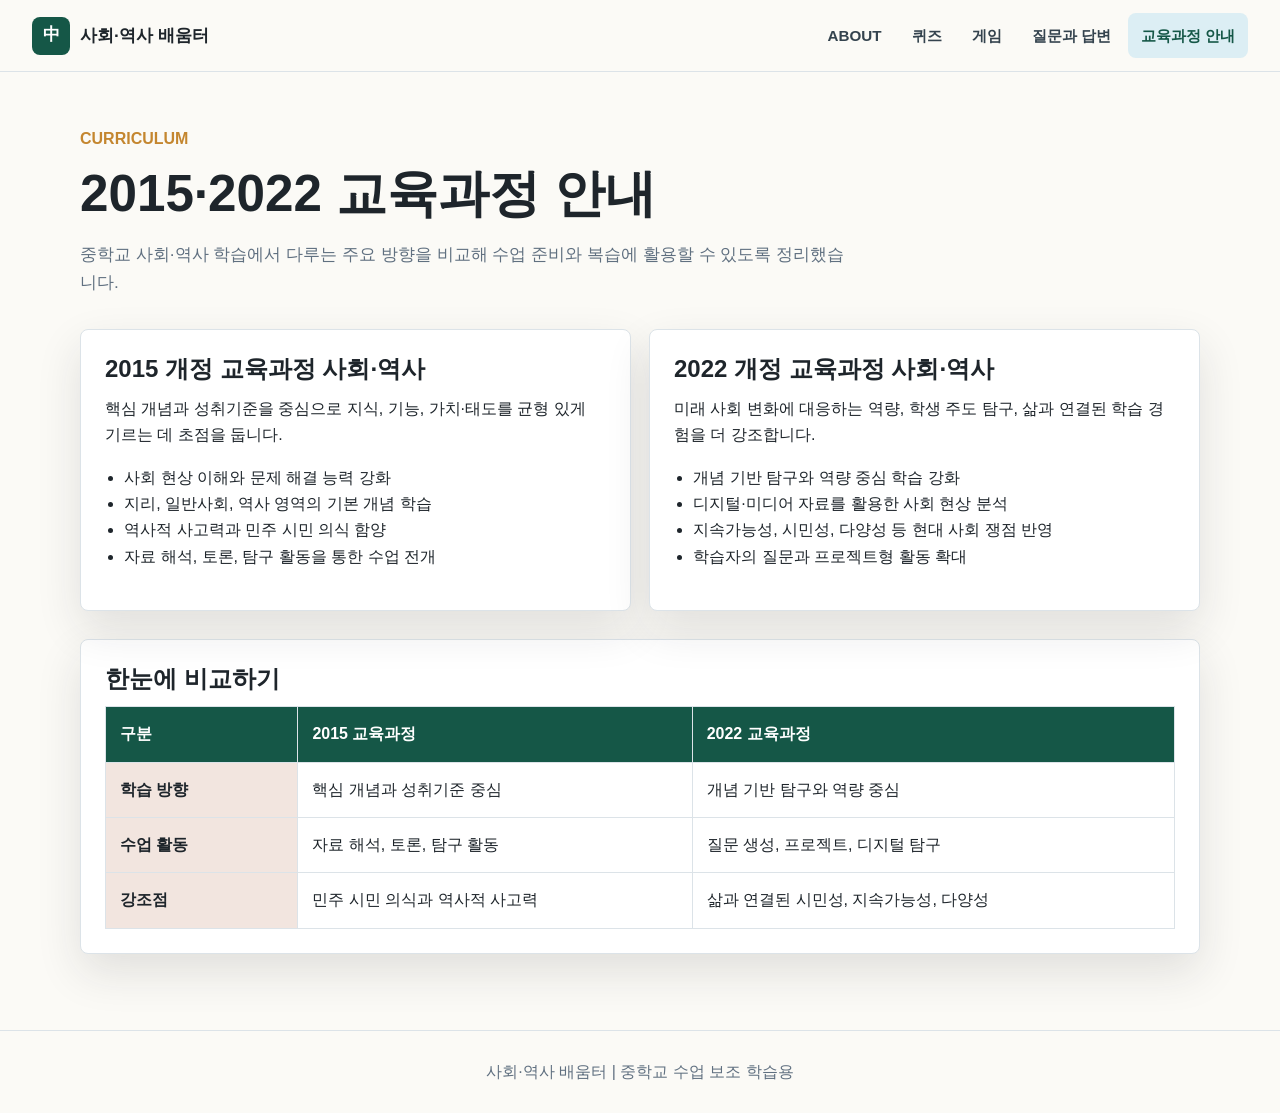
==== curriculum.html @ dde15c57 "first commit" ====
<!doctype html>
<html lang="ko">
<head>
  <meta charset="utf-8">
  <meta name="viewport" content="width=device-width, initial-scale=1">
  <title>교육과정 안내 | 사회·역사 배움터</title>
  <link rel="stylesheet" href="style.css">
  <script defer src="script.js"></script>
</head>
<body>
  <header class="site-header">
    <a class="brand" href="index.html"><span class="brand-mark">中</span><span>사회·역사 배움터</span></a>
    <button class="menu-button" type="button" aria-label="메뉴 열기" aria-expanded="false">☰</button>
    <nav class="site-nav" aria-label="주요 메뉴">
      <a href="intro.html">ABOUT</a>
      <a href="quiz.html">퀴즈</a>
      <a href="game.html">게임</a>
      <a href="qna.html">질문과 답변</a>
      <a href="curriculum.html">교육과정 안내</a>
    </nav>
  </header>

  <main class="page">
    <section class="page-heading">
      <p class="eyebrow">Curriculum</p>
      <h1>2015·2022 교육과정 안내</h1>
      <p>중학교 사회·역사 학습에서 다루는 주요 방향을 비교해 수업 준비와 복습에 활용할 수 있도록 정리했습니다.</p>
    </section>

    <section class="section curriculum-grid">
      <article class="curriculum-card">
        <h2>2015 개정 교육과정 사회·역사</h2>
        <p>핵심 개념과 성취기준을 중심으로 지식, 기능, 가치·태도를 균형 있게 기르는 데 초점을 둡니다.</p>
        <ul>
          <li>사회 현상 이해와 문제 해결 능력 강화</li>
          <li>지리, 일반사회, 역사 영역의 기본 개념 학습</li>
          <li>역사적 사고력과 민주 시민 의식 함양</li>
          <li>자료 해석, 토론, 탐구 활동을 통한 수업 전개</li>
        </ul>
      </article>
      <article class="curriculum-card">
        <h2>2022 개정 교육과정 사회·역사</h2>
        <p>미래 사회 변화에 대응하는 역량, 학생 주도 탐구, 삶과 연결된 학습 경험을 더 강조합니다.</p>
        <ul>
          <li>개념 기반 탐구와 역량 중심 학습 강화</li>
          <li>디지털·미디어 자료를 활용한 사회 현상 분석</li>
          <li>지속가능성, 시민성, 다양성 등 현대 사회 쟁점 반영</li>
          <li>학습자의 질문과 프로젝트형 활동 확대</li>
        </ul>
      </article>
    </section>

    <section class="section comparison-table" aria-label="교육과정 비교표">
      <h2>한눈에 비교하기</h2>
      <table>
        <thead>
          <tr>
            <th>구분</th>
            <th>2015 교육과정</th>
            <th>2022 교육과정</th>
          </tr>
        </thead>
        <tbody>
          <tr>
            <th>학습 방향</th>
            <td>핵심 개념과 성취기준 중심</td>
            <td>개념 기반 탐구와 역량 중심</td>
          </tr>
          <tr>
            <th>수업 활동</th>
            <td>자료 해석, 토론, 탐구 활동</td>
            <td>질문 생성, 프로젝트, 디지털 탐구</td>
          </tr>
          <tr>
            <th>강조점</th>
            <td>민주 시민 의식과 역사적 사고력</td>
            <td>삶과 연결된 시민성, 지속가능성, 다양성</td>
          </tr>
        </tbody>
      </table>
    </section>
  </main>

  <footer class="site-footer">
    <p>사회·역사 배움터 | 중학교 수업 보조 학습용</p>
  </footer>
</body>
</html>
---- style.css ----
:root {
  --ink: #1e252b;
  --muted: #607080;
  --line: #dce3e8;
  --paper: #fbfaf6;
  --panel: #ffffff;
  --accent: #1f7a68;
  --accent-dark: #155747;
  --gold: #c4862f;
  --sky: #dceef4;
  --rose: #f2e5df;
  --shadow: 0 18px 45px rgba(30, 37, 43, 0.12);
}

* {
  box-sizing: border-box;
}

body {
  margin: 0;
  color: var(--ink);
  font-family: "Noto Sans KR", "Apple SD Gothic Neo", "Malgun Gothic", Arial, sans-serif;
  background: var(--paper);
  line-height: 1.65;
}

a {
  color: inherit;
  text-decoration: none;
}

.site-header {
  position: sticky;
  top: 0;
  z-index: 10;
  display: flex;
  align-items: center;
  justify-content: space-between;
  gap: 24px;
  min-height: 72px;
  padding: 0 32px;
  background: rgba(251, 250, 246, 0.94);
  border-bottom: 1px solid var(--line);
  backdrop-filter: blur(16px);
}

.brand {
  display: inline-flex;
  align-items: center;
  gap: 10px;
  font-size: 1.08rem;
  font-weight: 800;
}

.brand-mark {
  display: inline-grid;
  width: 38px;
  height: 38px;
  place-items: center;
  color: #fff;
  background: var(--accent-dark);
  border-radius: 8px;
  font-family: Georgia, serif;
}

.site-nav {
  display: flex;
  align-items: center;
  gap: 4px;
}

.site-nav a {
  padding: 10px 13px;
  border-radius: 8px;
  color: #34434e;
  font-size: 0.95rem;
  font-weight: 700;
}

.site-nav a:hover,
.site-nav a.active {
  color: var(--accent-dark);
  background: var(--sky);
}

.menu-button {
  display: none;
  width: 42px;
  height: 42px;
  border: 1px solid var(--line);
  border-radius: 8px;
  background: #fff;
  font-size: 1.3rem;
}

.hero {
  position: relative;
  min-height: calc(100vh - 72px);
  overflow: hidden;
  background: #223138;
}

.hero img {
  position: absolute;
  inset: 0;
  width: 100%;
  height: 100%;
  object-fit: cover;
}

.hero::after {
  position: absolute;
  inset: 0;
  content: "";
  background: linear-gradient(90deg, rgba(10, 25, 27, 0.82) 0%, rgba(10, 25, 27, 0.56) 42%, rgba(10, 25, 27, 0.08) 100%);
}

.hero-overlay {
  position: relative;
  z-index: 1;
  width: min(680px, calc(100% - 40px));
  min-height: calc(100vh - 72px);
  display: flex;
  flex-direction: column;
  justify-content: center;
  padding: 60px 0 96px;
  margin-left: max(24px, calc((100vw - 1120px) / 2));
  color: #fff;
}

.eyebrow {
  margin: 0 0 12px;
  color: var(--gold);
  font-weight: 900;
  letter-spacing: 0;
  text-transform: uppercase;
}

.hero h1 {
  margin: 0;
  max-width: 650px;
  font-size: clamp(2.2rem, 5vw, 4.8rem);
  line-height: 1.12;
  letter-spacing: 0;
}

.hero p:not(.eyebrow) {
  max-width: 610px;
  margin: 22px 0 0;
  color: #eaf1ee;
  font-size: 1.13rem;
}

.hero-actions,
.game-actions,
.quiz-toolbar {
  display: flex;
  align-items: center;
  gap: 12px;
  flex-wrap: wrap;
}

.hero-actions {
  margin-top: 34px;
}

.button {
  display: inline-flex;
  min-height: 46px;
  align-items: center;
  justify-content: center;
  padding: 0 18px;
  border: 1px solid transparent;
  border-radius: 8px;
  cursor: pointer;
  font: inherit;
  font-weight: 800;
}

.button.primary {
  color: #fff;
  background: var(--accent);
}

.button.primary:hover {
  background: var(--accent-dark);
}

.button.secondary {
  color: var(--accent-dark);
  background: #fff;
  border-color: var(--line);
}

.button.danger {
  color: #fff;
  background: #b54949;
}

.button.danger:hover {
  background: #8f3232;
}

.button.small {
  min-height: 38px;
  padding: 0 14px;
  font-size: 0.92rem;
}

.page {
  width: min(1120px, calc(100% - 40px));
  margin: 0 auto;
  padding: 54px 0 76px;
}

.page-heading {
  max-width: 780px;
  margin-bottom: 32px;
}

.page-heading h1 {
  margin: 0;
  font-size: clamp(2rem, 4vw, 3.35rem);
  line-height: 1.16;
}

.page-heading p:last-child {
  margin: 16px 0 0;
  color: var(--muted);
  font-size: 1.08rem;
}

.section {
  margin-top: 28px;
}

.preview-grid,
.curriculum-grid {
  width: min(1120px, calc(100% - 40px));
  margin-inline: auto;
  padding: 54px 0 72px;
  display: grid;
  grid-template-columns: repeat(3, 1fr);
  gap: 18px;
}

.curriculum-grid {
  width: 100%;
  padding: 0;
  grid-template-columns: repeat(2, 1fr);
}

.feature-card,
.curriculum-card,
.notice-panel,
.quiz-shell,
.game-shell,
.game-choice,
.qna-form,
.comparison-table,
details,
.question-item {
  background: var(--panel);
  border: 1px solid var(--line);
  border-radius: 8px;
  box-shadow: var(--shadow);
}

.feature-card,
.curriculum-card,
.notice-panel,
.quiz-shell,
.game-shell,
.qna-form,
.comparison-table {
  padding: 24px;
}

.game-picker {
  display: grid;
  grid-template-columns: repeat(2, 1fr);
  gap: 14px;
}

.game-choice {
  display: grid;
  gap: 8px;
  min-height: 120px;
  padding: 20px;
  color: var(--ink);
  text-align: left;
  cursor: pointer;
  font: inherit;
}

.game-choice strong {
  font-size: 1.15rem;
}

.game-choice span {
  color: var(--muted);
}

.game-choice.active {
  border-color: var(--accent);
  box-shadow: 0 0 0 3px rgba(31, 122, 104, 0.16), var(--shadow);
}

.game-panel {
  display: none;
}

.game-panel.active {
  display: block;
}

.game-heading-row {
  display: flex;
  align-items: flex-start;
  justify-content: space-between;
  gap: 18px;
  margin-bottom: 18px;
}

.game-heading-row p {
  color: var(--muted);
}

.timeline-title-row {
  display: flex;
  align-items: center;
  gap: 14px;
  flex-wrap: wrap;
  margin-bottom: 8px;
}

.timeline-title-row h2 {
  margin-bottom: 0;
}

.timeline-mode {
  display: inline-flex;
  padding: 3px;
  border: 1px solid var(--line);
  border-radius: 8px;
  background: var(--paper);
}

.timeline-mode button {
  min-height: 34px;
  padding: 0 12px;
  border: 0;
  border-radius: 7px;
  color: var(--muted);
  background: transparent;
  cursor: pointer;
  font: inherit;
  font-weight: 900;
}

.timeline-mode button.active {
  color: #fff;
  background: var(--accent);
}

.feature-icon {
  display: inline-grid;
  width: 44px;
  height: 44px;
  place-items: center;
  margin-bottom: 8px;
  color: #fff;
  background: var(--accent);
  border-radius: 8px;
  font-weight: 900;
}

h2 {
  margin: 0 0 12px;
  line-height: 1.25;
}

p {
  margin: 0 0 12px;
}

ul {
  padding-left: 1.2rem;
}

.two-column,
.qna-layout {
  display: grid;
  grid-template-columns: 1.35fr 0.85fr;
  gap: 22px;
  align-items: start;
}

.shortcut-grid {
  display: grid;
  grid-template-columns: repeat(3, 1fr);
  gap: 14px;
}

.shortcut-card {
  display: grid;
  gap: 8px;
  min-height: 160px;
  padding: 22px;
  border: 1px solid var(--line);
  border-radius: 8px;
  background: #fff;
  box-shadow: var(--shadow);
}

.shortcut-card span {
  color: var(--gold);
  font-weight: 900;
}

.shortcut-card strong {
  color: var(--accent-dark);
  font-size: 1.24rem;
  font-weight: 900;
}

.shortcut-card p {
  color: var(--muted);
}

.shortcut-card:hover {
  border-color: var(--accent);
  transform: translateY(-2px);
}

.check-list li {
  margin: 8px 0;
}

.quiz-toolbar {
  justify-content: space-between;
  margin-bottom: 18px;
}

.quiz-setup {
  display: grid;
  grid-template-columns: 0.6fr 1fr 0.6fr 1.4fr auto;
  gap: 10px;
  align-items: end;
  margin-bottom: 18px;
}

.quiz-setup label {
  align-self: center;
}

select {
  width: 100%;
  min-height: 46px;
  border: 1px solid var(--line);
  border-radius: 8px;
  padding: 0 12px;
  color: var(--ink);
  background: #fff;
  font: inherit;
}

.quiz-status {
  display: flex;
  flex-wrap: wrap;
  gap: 8px;
  margin-bottom: 18px;
}

.quiz-status span,
.quiz-status strong,
.question-meta span,
.timeline-status span {
  display: inline-flex;
  min-height: 30px;
  align-items: center;
  padding: 0 10px;
  border-radius: 8px;
  background: var(--sky);
  color: #16343a;
  font-size: 0.9rem;
  font-weight: 800;
}

.question-list {
  display: grid;
  gap: 14px;
  margin-bottom: 18px;
}

.question-card {
  padding: 18px;
  background: #f7fbfb;
  border: 1px solid var(--line);
  border-radius: 8px;
}

.short-answer-card {
  display: grid;
  gap: 10px;
}

.question-meta {
  display: flex;
  flex-wrap: wrap;
  gap: 8px;
}

.choice {
  display: block;
  margin-top: 10px;
  padding: 10px 12px;
  background: #fff;
  border: 1px solid var(--line);
  border-radius: 8px;
  cursor: pointer;
}

.choice input {
  margin-right: 8px;
}

.result-box {
  display: none;
  margin-top: 16px;
  padding: 16px;
  border-radius: 8px;
  background: var(--sky);
  color: #16343a;
  font-weight: 800;
}

.answer-review {
  display: grid;
  gap: 10px;
  padding-left: 0;
  list-style: none;
}

.answer-review li {
  display: grid;
  gap: 4px;
  padding: 12px;
  border-radius: 8px;
  background: #fff;
  border: 1px solid var(--line);
}

.answer-review li.correct {
  border-color: #3d937b;
}

.answer-review li.wrong {
  border-color: #c77272;
}

.answer-review small {
  color: var(--muted);
}

.result-box.show {
  display: block;
}

.timeline-list {
  display: grid;
  gap: 12px;
  padding-left: 0;
  list-style: none;
}

.timeline-status {
  display: flex;
  flex-wrap: wrap;
  gap: 8px;
  margin-bottom: 14px;
}

.timeline-card {
  display: grid;
  grid-template-columns: 1fr auto;
  gap: 12px;
  align-items: center;
  padding: 14px;
  background: #fff;
  border: 1px solid var(--line);
  border-radius: 8px;
}

.timeline-card.selected {
  border-color: var(--accent);
  box-shadow: 0 0 0 3px rgba(31, 122, 104, 0.15);
}

.timeline-title {
  width: 100%;
  padding: 0;
  border: 0;
  color: var(--ink);
  background: transparent;
  cursor: pointer;
  font: inherit;
  font-weight: 900;
  text-align: left;
}

.move-buttons {
  display: flex;
  gap: 6px;
}

.move-buttons button {
  width: 34px;
  height: 34px;
  border: 1px solid var(--line);
  border-radius: 8px;
  background: var(--paper);
  cursor: pointer;
}

.timeline-bank {
  margin-top: 18px;
  box-shadow: none;
}

.timeline-bank-list {
  display: grid;
  grid-template-columns: repeat(2, 1fr);
  gap: 8px 14px;
  margin-top: 12px;
  color: var(--muted);
  font-size: 0.92rem;
}

.timeline-answer {
  display: grid;
  gap: 6px;
  margin: 8px 0 0;
}

.acid-status {
  display: flex;
  flex-wrap: wrap;
  gap: 10px;
  margin-bottom: 14px;
}

.acid-status span {
  display: inline-flex;
  min-height: 34px;
  align-items: center;
  gap: 6px;
  padding: 0 12px;
  border-radius: 8px;
  background: var(--sky);
  color: #16343a;
  font-weight: 800;
}

.acid-arena {
  position: relative;
  height: 380px;
  overflow: hidden;
  border: 1px solid var(--line);
  border-radius: 8px;
  background: linear-gradient(180deg, #f8fcfb 0%, #e6f0ed 72%, #d4e4df 100%);
}

.acid-ready {
  position: absolute;
  inset: 0;
  display: grid;
  place-items: center;
  padding: 20px;
  color: var(--muted);
  text-align: center;
  font-weight: 900;
}

.acid-drop {
  position: absolute;
  min-width: 74px;
  max-width: 160px;
  min-height: 34px;
  padding: 6px 10px;
  border: 1px solid rgba(21, 87, 71, 0.28);
  border-radius: 8px;
  color: #123a31;
  background: #fff;
  box-shadow: 0 10px 24px rgba(30, 37, 43, 0.14);
  cursor: default;
  font: inherit;
  font-size: 0.92rem;
  font-weight: 900;
  text-align: center;
}

.acid-input-row {
  display: grid;
  grid-template-columns: auto 1fr auto;
  gap: 10px;
  align-items: center;
  margin-top: 14px;
}

.qna-form {
  display: grid;
  gap: 10px;
}

.qna-field {
  display: grid;
  gap: 8px;
}

.qna-label-row {
  display: flex;
  align-items: center;
  justify-content: flex-start;
  gap: 12px;
}

.anonymous-check {
  display: inline-flex;
  align-items: center;
  gap: 6px;
  color: var(--muted);
  font-size: 0.92rem;
  font-weight: 800;
  white-space: nowrap;
}

.anonymous-check input {
  width: auto;
}

label {
  font-weight: 800;
}

input,
textarea {
  width: 100%;
  border: 1px solid var(--line);
  border-radius: 8px;
  padding: 12px 14px;
  font: inherit;
}

input:disabled {
  color: var(--muted);
  background: #eef3f2;
}

textarea {
  resize: vertical;
}

details {
  padding: 16px;
  margin-bottom: 12px;
}

summary {
  cursor: pointer;
  font-weight: 900;
}

.posted-title {
  margin-top: 24px;
}

.question-board {
  display: grid;
  gap: 12px;
}

.question-item {
  padding: 15px;
}

.question-author {
  display: flex;
  flex-wrap: wrap;
  gap: 8px;
  margin-bottom: 8px;
}

.question-author span {
  display: inline-flex;
  min-height: 28px;
  align-items: center;
  padding: 0 9px;
  border-radius: 8px;
  color: var(--accent-dark);
  background: var(--sky);
  font-size: 0.9rem;
  font-weight: 900;
}

.private-question {
  color: var(--muted);
  font-weight: 800;
}

.answer-panel {
  display: grid;
  gap: 6px;
  margin-top: 12px;
  padding: 12px;
  border: 1px solid var(--line);
  border-radius: 8px;
  background: #f7fbfb;
}

.answer-panel strong {
  color: var(--accent-dark);
}

.question-tools {
  display: grid;
  grid-template-columns: repeat(3, 1fr);
  gap: 10px;
  margin-top: 12px;
}

.question-tools details {
  margin-bottom: 0;
  box-shadow: none;
}

.board-form {
  display: grid;
  gap: 9px;
  margin-top: 12px;
}

.board-message {
  min-height: 22px;
  margin: 10px 0 0;
  font-weight: 900;
}

.board-message.error {
  color: #ad3f3f;
}

.board-message.info {
  color: var(--accent-dark);
}

.delete-warning {
  color: #ad3f3f;
  font-weight: 800;
}

table {
  width: 100%;
  border-collapse: collapse;
  overflow: hidden;
}

th,
td {
  padding: 14px;
  border: 1px solid var(--line);
  text-align: left;
  vertical-align: top;
}

thead th {
  background: var(--accent-dark);
  color: #fff;
}

tbody th {
  width: 18%;
  background: var(--rose);
}

.site-footer {
  padding: 28px 20px;
  color: var(--muted);
  text-align: center;
  border-top: 1px solid var(--line);
}

.site-footer p {
  margin: 0;
}

@media (max-width: 820px) {
  .site-header {
    padding: 0 18px;
  }

  .menu-button {
    display: inline-grid;
    place-items: center;
  }

  .site-nav {
    position: absolute;
    top: 72px;
    left: 0;
    right: 0;
    display: none;
    padding: 12px 18px 18px;
    background: var(--paper);
    border-bottom: 1px solid var(--line);
  }

  .site-nav.open {
    display: grid;
  }

  .site-nav a {
    padding: 12px;
  }

  .hero,
  .hero-overlay {
    min-height: 680px;
  }

  .hero::after {
    background: linear-gradient(180deg, rgba(10, 25, 27, 0.82) 0%, rgba(10, 25, 27, 0.68) 56%, rgba(10, 25, 27, 0.2) 100%);
  }

  .hero-overlay {
    justify-content: flex-start;
    padding-top: 96px;
  }

  .preview-grid,
  .curriculum-grid,
  .two-column,
  .qna-layout,
  .shortcut-grid,
  .game-picker,
  .quiz-setup {
    grid-template-columns: 1fr;
  }

  .game-heading-row,
  .acid-input-row {
    grid-template-columns: 1fr;
  }

  .game-heading-row {
    display: grid;
  }

  .acid-arena {
    height: 320px;
  }

  .preview-grid {
    padding-top: 34px;
  }

  .timeline-card {
    grid-template-columns: 1fr;
  }

  .timeline-bank-list {
    grid-template-columns: 1fr;
  }

  .question-tools {
    grid-template-columns: 1fr;
  }

  table {
    display: block;
    overflow-x: auto;
    white-space: nowrap;
  }
}
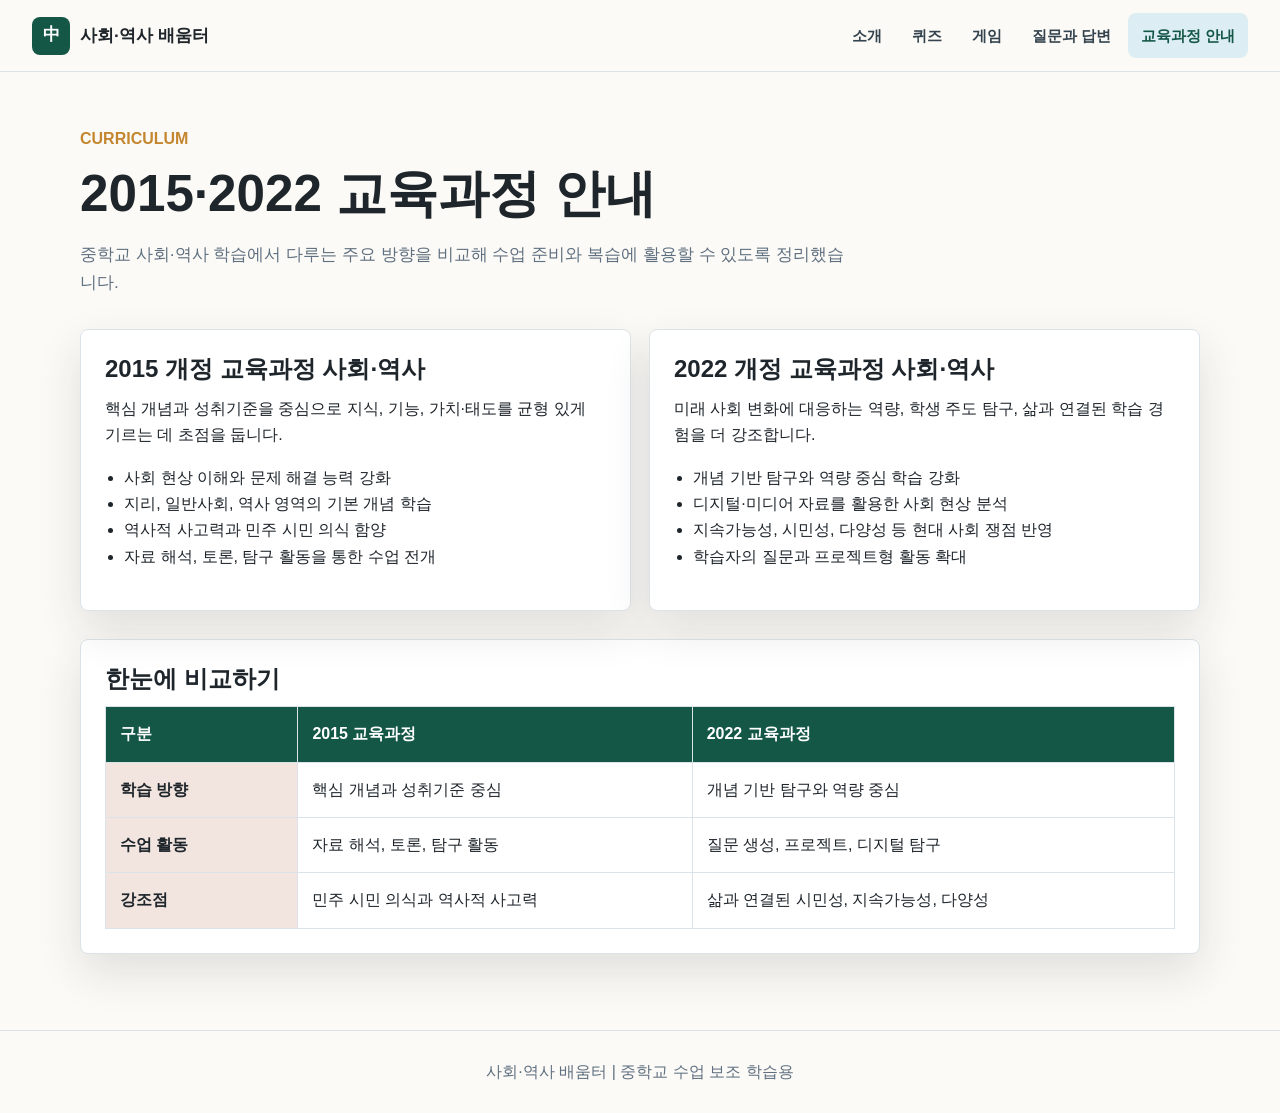
==== commit 2ba487a2: "modify" ====
--- a/curriculum.html
+++ b/curriculum.html
@@ -12,7 +12,7 @@
     <a class="brand" href="index.html"><span class="brand-mark">中</span><span>사회·역사 배움터</span></a>
     <button class="menu-button" type="button" aria-label="메뉴 열기" aria-expanded="false">☰</button>
     <nav class="site-nav" aria-label="주요 메뉴">
-      <a href="intro.html">ABOUT</a>
+      <a href="intro.html">소개</a>
       <a href="quiz.html">퀴즈</a>
       <a href="game.html">게임</a>
       <a href="qna.html">질문과 답변</a>
--- a/style.css
+++ b/style.css
@@ -118,7 +118,7 @@
 .hero-overlay {
   position: relative;
   z-index: 1;
-  width: min(680px, calc(100% - 40px));
+  width: min(1040px, calc(100% - 40px));
   min-height: calc(100vh - 72px);
   display: flex;
   flex-direction: column;
@@ -138,10 +138,18 @@
 
 .hero h1 {
   margin: 0;
-  max-width: 650px;
-  font-size: clamp(2.2rem, 5vw, 4.8rem);
+  max-width: 1040px;
+  font-size: clamp(2.68rem, 5.8vw, 5.1rem);
   line-height: 1.12;
   letter-spacing: 0;
+}
+
+.hero-title-line {
+  display: block;
+  max-width: 100%;
+  overflow-wrap: normal;
+  white-space: nowrap;
+  word-break: keep-all;
 }
 
 .hero p:not(.eyebrow) {
@@ -149,6 +157,70 @@
   margin: 22px 0 0;
   color: #eaf1ee;
   font-size: 1.13rem;
+}
+
+.visitor-counter {
+  position: absolute;
+  top: 30px;
+  right: 30px;
+  z-index: 2;
+  width: 210px;
+  padding: 10px;
+  color: var(--ink);
+  background: rgba(251, 250, 246, 0.94);
+  border: 1px solid rgba(255, 255, 255, 0.62);
+  border-radius: 8px;
+  box-shadow: var(--shadow);
+  transform: none;
+  backdrop-filter: blur(16px);
+}
+
+.visitor-count-list {
+  display: grid;
+  grid-template-columns: repeat(2, minmax(0, 1fr));
+  gap: 6px;
+  margin: 0;
+}
+
+.visitor-count-list div {
+  display: grid;
+  gap: 2px;
+  min-width: 0;
+  padding: 6px;
+  border: 1px solid var(--line);
+  border-radius: 8px;
+  background: rgba(255, 255, 255, 0.72);
+  text-align: center;
+}
+
+.visitor-count-list dt {
+  color: var(--muted);
+  font-size: 0.72rem;
+  font-weight: 800;
+  line-height: 1.25;
+}
+
+.visitor-count-list dd {
+  display: flex;
+  min-width: 0;
+  align-items: baseline;
+  justify-content: center;
+  gap: 1px;
+  margin: 0;
+  color: var(--accent-dark);
+  font-size: 0.78rem;
+  font-weight: 900;
+  line-height: 1.1;
+  overflow: hidden;
+  white-space: nowrap;
+}
+
+.visitor-count-list dd span {
+  display: inline-block;
+  min-width: 0;
+  font-size: 1.16rem;
+  font-variant-numeric: tabular-nums;
+  line-height: 1;
 }
 
 .hero-actions,
@@ -207,6 +279,24 @@
   font-size: 0.92rem;
 }
 
+@media (max-width: 1020px) {
+  .hero-overlay {
+    min-height: 0;
+    justify-content: flex-start;
+    padding: 84px 0 28px;
+  }
+
+  .hero h1 {
+    font-size: clamp(1.8rem, 6.6vw, 3.7rem);
+  }
+
+  .visitor-counter {
+    top: 24px;
+    right: 24px;
+    width: 198px;
+  }
+}
+
 .page {
   width: min(1120px, calc(100% - 40px));
   margin: 0 auto;
@@ -228,6 +318,17 @@
   margin: 16px 0 0;
   color: var(--muted);
   font-size: 1.08rem;
+}
+
+.quiz-heading {
+  max-width: 100%;
+}
+
+@media (min-width: 900px) {
+  .quiz-heading-description {
+    font-size: clamp(0.9rem, 1.22vw, 1.08rem);
+    white-space: nowrap;
+  }
 }
 
 .section {
@@ -402,6 +503,12 @@
   gap: 14px;
 }
 
+.home-shortcuts {
+  width: min(1120px, calc(100% - 40px));
+  margin: 0 auto;
+  padding: 0 0 72px;
+}
+
 .shortcut-card {
   display: grid;
   gap: 8px;
@@ -643,6 +750,86 @@
   margin: 8px 0 0;
 }
 
+.timeline-result-modal {
+  position: fixed;
+  inset: 0;
+  z-index: 70;
+  display: grid;
+  place-items: center;
+  padding: 24px;
+}
+
+.timeline-result-modal[hidden] {
+  display: none;
+}
+
+.timeline-result-backdrop {
+  position: absolute;
+  inset: 0;
+  border: 0;
+  padding: 0;
+  background: rgba(30, 37, 43, 0.54);
+  cursor: pointer;
+}
+
+.timeline-result-panel {
+  position: relative;
+  z-index: 1;
+  display: grid;
+  gap: 16px;
+  width: min(540px, 100%);
+  max-height: calc(100vh - 48px);
+  overflow: auto;
+  padding: 24px;
+  border: 1px solid var(--line);
+  border-radius: 8px;
+  background: #fff;
+  box-shadow: 0 24px 70px rgba(30, 37, 43, 0.28);
+  outline: none;
+}
+
+.timeline-result-copy .eyebrow {
+  margin-bottom: 6px;
+}
+
+.timeline-result-copy h3 {
+  margin: 0;
+  font-size: clamp(1.7rem, 4vw, 2.35rem);
+  line-height: 1.18;
+}
+
+.timeline-result-copy p:last-child {
+  margin: 10px 0 0;
+  color: var(--muted);
+  font-weight: 800;
+}
+
+.timeline-result-modal.pass .timeline-result-copy h3 {
+  color: var(--accent-dark);
+}
+
+.timeline-result-modal.fail .timeline-result-copy h3 {
+  color: #9b3d3d;
+}
+
+.timeline-result-answer {
+  padding: 14px;
+  border: 1px solid var(--line);
+  border-radius: 8px;
+  background: #f7fbfb;
+}
+
+.timeline-result-answer strong {
+  color: var(--accent-dark);
+}
+
+.timeline-result-actions {
+  display: flex;
+  justify-content: flex-end;
+  gap: 10px;
+  flex-wrap: wrap;
+}
+
 .acid-status {
   display: flex;
   flex-wrap: wrap;
@@ -708,9 +895,124 @@
   margin-top: 14px;
 }
 
+.acid-result-form {
+  display: grid;
+  grid-template-columns: auto minmax(140px, 1fr) auto;
+  gap: 10px;
+  align-items: center;
+  margin-top: 12px;
+}
+
+.acid-result-form[hidden] {
+  display: none;
+}
+
+.acid-rank-panel {
+  padding: 14px;
+  border: 1px solid var(--line);
+  border-radius: 8px;
+  background: #fff;
+}
+
+.acid-arena .acid-rank-panel {
+  position: absolute;
+  left: 50%;
+  bottom: 18px;
+  z-index: 6;
+  width: min(520px, calc(100% - 32px));
+  margin: 0;
+  box-shadow: 0 18px 38px rgba(30, 37, 43, 0.18);
+  transform: translateX(-50%);
+}
+
+.acid-rank-message {
+  grid-column: 1 / -1;
+  margin: 0;
+  color: var(--accent-dark);
+}
+
+.acid-rank-entry {
+  display: contents;
+}
+
+.acid-rank-entry[hidden] {
+  display: none !important;
+}
+
+.acid-rank-panel.acid-rank-complete [data-acid-rank-entry],
+.acid-rank-panel.acid-rank-complete [data-acid-rank-label],
+.acid-rank-panel.acid-rank-complete [data-acid-rank-name],
+.acid-rank-panel.acid-rank-complete [data-acid-rank-submit] {
+  display: none !important;
+}
+
+.acid-post-rank-actions {
+  grid-column: 1 / -1;
+  display: grid;
+  gap: 10px;
+}
+
+.acid-post-rank-actions[hidden] {
+  display: none;
+}
+
+.acid-post-rank-actions .button {
+  min-height: 44px;
+}
+
+.acid-ranking {
+  margin-top: 22px;
+}
+
+.acid-ranking h3 {
+  margin: 0 0 12px;
+  color: var(--accent-dark);
+  font-size: 1.15rem;
+}
+
+.acid-ranking-grid {
+  display: grid;
+  grid-template-columns: repeat(2, minmax(0, 1fr));
+  gap: 14px;
+}
+
+.acid-ranking-board {
+  min-width: 0;
+}
+
+.acid-ranking-board h4 {
+  margin: 0 0 8px;
+  font-size: 1rem;
+}
+
+.acid-ranking-board.active h4 {
+  color: var(--accent-dark);
+}
+
+.acid-ranking-board table {
+  background: #fff;
+  font-size: 0.92rem;
+}
+
+.acid-ranking-board th,
+.acid-ranking-board td {
+  padding: 10px;
+}
+
+.acid-ranking-status {
+  grid-column: 1 / -1;
+  margin: 0;
+  color: var(--muted);
+  font-size: 0.92rem;
+}
+
 .qna-form {
   display: grid;
   gap: 10px;
+}
+
+.qna-faq {
+  min-width: 0;
 }
 
 .qna-field {
@@ -775,9 +1077,208 @@
   margin-top: 24px;
 }
 
+.qna-board-section {
+  width: 100%;
+  display: grid;
+  gap: 18px;
+  grid-column: 1 / -1;
+  margin-top: 42px;
+}
+
+.qna-board-header {
+  display: flex;
+  align-items: flex-end;
+  justify-content: space-between;
+  gap: 18px;
+}
+
+.qna-board-header h2 {
+  margin-bottom: 0;
+}
+
+.qna-board-summary {
+  color: var(--muted);
+  font-weight: 800;
+  text-align: right;
+}
+
 .question-board {
   display: grid;
   gap: 12px;
+}
+
+.empty-state {
+  padding: 18px;
+  border: 1px dashed var(--line);
+  border-radius: 8px;
+  color: var(--muted);
+  background: rgba(255, 255, 255, 0.55);
+  text-align: center;
+  font-weight: 800;
+}
+
+.question-list-item,
+.question-detail-card {
+  background: var(--panel);
+  border: 1px solid var(--line);
+  border-radius: 8px;
+  box-shadow: var(--shadow);
+}
+
+.question-list-item {
+  overflow: hidden;
+}
+
+.question-list-item.selected {
+  border-color: var(--accent);
+  box-shadow: 0 0 0 3px rgba(31, 122, 104, 0.15), var(--shadow);
+}
+
+.question-open {
+  width: 100%;
+  min-height: 72px;
+  display: grid;
+  grid-template-columns: 52px minmax(0, 1fr) max-content;
+  gap: 14px;
+  align-items: start;
+  padding: 13px 16px;
+  border: 0;
+  color: inherit;
+  background: transparent;
+  cursor: pointer;
+  font: inherit;
+  text-align: left;
+}
+
+.question-open:hover {
+  background: #f7fbfb;
+}
+
+.question-number {
+  display: inline-grid;
+  width: 38px;
+  height: 38px;
+  place-items: center;
+  border-radius: 8px;
+  color: var(--accent-dark);
+  background: var(--sky);
+  font-weight: 900;
+}
+
+.question-list-main {
+  min-width: 0;
+  display: grid;
+  gap: 3px;
+}
+
+.question-list-main strong {
+  color: var(--ink);
+  font-size: 1.02rem;
+  line-height: 1.35;
+  overflow-wrap: anywhere;
+  word-break: keep-all;
+}
+
+.question-list-main small {
+  display: block;
+  color: var(--muted);
+  font-weight: 800;
+}
+
+.answer-state {
+  display: inline-flex;
+  min-height: 30px;
+  align-items: center;
+  justify-content: center;
+  padding: 0 10px;
+  border-radius: 8px;
+  font-size: 0.9rem;
+  font-weight: 900;
+  white-space: nowrap;
+}
+
+.question-open .answer-state {
+  align-self: start;
+  margin-top: 4px;
+}
+
+.answer-state.answered {
+  color: #123a31;
+  background: #dceee8;
+}
+
+.answer-state.pending {
+  color: #73521d;
+  background: #f4e8d5;
+}
+
+.question-detail {
+  margin-bottom: 18px;
+}
+
+.question-detail[hidden] {
+  display: none;
+}
+
+.question-detail-card {
+  padding: 20px;
+}
+
+.question-detail-top {
+  display: flex;
+  align-items: center;
+  justify-content: space-between;
+  gap: 14px;
+  margin-bottom: 12px;
+}
+
+.question-body {
+  display: grid;
+  gap: 8px;
+  margin-top: 12px;
+  padding: 14px;
+  border: 1px solid var(--line);
+  border-radius: 8px;
+  background: #fff;
+}
+
+.question-body strong {
+  color: var(--accent-dark);
+}
+
+.question-body p,
+.answer-panel p {
+  margin: 0;
+  overflow-wrap: anywhere;
+  white-space: pre-wrap;
+  word-break: keep-all;
+}
+
+.question-pagination {
+  display: flex;
+  flex-wrap: wrap;
+  justify-content: center;
+  gap: 8px;
+  margin-top: 18px;
+}
+
+.question-pagination button {
+  min-width: 38px;
+  height: 38px;
+  border: 1px solid var(--line);
+  border-radius: 8px;
+  color: var(--accent-dark);
+  background: #fff;
+  cursor: pointer;
+  font: inherit;
+  font-weight: 900;
+}
+
+.question-pagination button:hover,
+.question-pagination button[aria-current="page"] {
+  color: #fff;
+  background: var(--accent);
+  border-color: var(--accent);
 }
 
 .question-item {
@@ -824,14 +1325,22 @@
 
 .question-tools {
   display: grid;
-  grid-template-columns: repeat(3, 1fr);
+  grid-template-columns: 1fr;
   gap: 10px;
-  margin-top: 12px;
+  margin-top: 14px;
 }
 
 .question-tools details {
   margin-bottom: 0;
   box-shadow: none;
+}
+
+.question-tools textarea {
+  min-height: 150px;
+}
+
+.admin-answer-form textarea {
+  min-height: 180px;
 }
 
 .board-form {
@@ -892,6 +1401,213 @@
 
 .site-footer p {
   margin: 0;
+}
+
+/* ─── 산성비 게임 모바일 레이아웃 (acid-mobile-layout 클래스) ─── */
+
+#acidRainGame.acid-mobile-layout.active {
+  padding-bottom: 112px;
+  scroll-margin-top: 78px;
+}
+
+#acidRainGame.acid-mobile-layout .game-heading-row {
+  gap: 10px;
+  margin-bottom: 10px;
+}
+
+#acidRainGame.acid-mobile-layout .game-heading-row p {
+  margin: 8px 0 0;
+  font-size: 0.92rem;
+  line-height: 1.45;
+}
+
+#acidRainGame.acid-mobile-layout .timeline-title-row {
+  align-items: flex-start;
+  gap: 10px;
+}
+
+#acidRainGame.acid-mobile-layout .game-actions {
+  gap: 8px;
+}
+
+#acidRainGame.acid-mobile-layout .game-actions .button {
+  flex: 1 1 0;
+}
+
+#acidRainGame.acid-mobile-layout .acid-status {
+  flex-wrap: nowrap;
+  gap: 6px;
+  margin-bottom: 8px;
+  overflow-x: auto;
+  padding-bottom: 2px;
+}
+
+#acidRainGame.acid-mobile-layout .acid-status span {
+  min-height: 30px;
+  flex: 0 0 auto;
+  padding: 0 9px;
+  font-size: 0.82rem;
+  white-space: nowrap;
+}
+
+/* 대기 상태: 낙하 영역을 화면의 절반 높이로 표시 */
+#acidRainGame.acid-mobile-layout .acid-arena {
+  height: 50vh;
+  height: 50svh;
+  min-height: 220px;
+  max-height: none;
+  border-radius: 0;
+  margin-inline: -24px;
+  border-inline: 0;
+}
+
+#acidRainGame.acid-mobile-layout .acid-ready {
+  padding: 18px;
+  font-size: 0.98rem;
+}
+
+#acidRainGame.acid-mobile-layout .acid-drop {
+  max-width: min(48vw, 150px);
+  min-height: 32px;
+  padding: 5px 9px;
+  font-size: 0.88rem;
+}
+
+/* 대기 상태: 입력칸은 화면 하단 고정 (키보드 위) */
+#acidRainGame.acid-mobile-layout .acid-input-row {
+  position: fixed;
+  left: 0;
+  right: 0;
+  bottom: calc(var(--acid-keyboard-inset, 0px) + env(safe-area-inset-bottom, 0px));
+  z-index: 30;
+  grid-template-columns: minmax(0, 1fr) auto;
+  gap: 8px;
+  margin: 0;
+  padding: 10px 12px;
+  background: rgba(251, 250, 246, 0.98);
+  border-top: 1px solid var(--line);
+  box-shadow: 0 -12px 28px rgba(30, 37, 43, 0.14);
+}
+
+#acidRainGame.acid-mobile-layout .acid-input-row label {
+  position: absolute;
+  width: 1px;
+  height: 1px;
+  overflow: hidden;
+  clip: rect(0 0 0 0);
+  white-space: nowrap;
+}
+
+#acidRainGame.acid-mobile-layout .acid-input-row input {
+  min-height: 46px;
+}
+
+#acidRainGame.acid-mobile-layout .acid-input-row .button {
+  min-width: 72px;
+  min-height: 46px;
+  padding: 0 14px;
+}
+
+/* ─── 게임 실행 중 (acid-game-running) ─── */
+
+#acidRainGame.acid-mobile-layout.acid-game-running .acid-ranking,
+#acidRainGame.acid-mobile-layout.acid-game-ended .acid-ranking {
+  display: none;
+}
+
+#acidRainGame.acid-game-ended .acid-input-row {
+  display: none;
+}
+
+#acidRainGame.acid-mobile-layout.acid-game-running .game-heading-row,
+#acidRainGame.acid-mobile-layout.acid-game-running .acid-result-panel,
+#acidRainGame.acid-mobile-layout.acid-game-running .acid-rank-panel {
+  display: none;
+}
+
+#acidRainGame.acid-mobile-layout.acid-game-ended .game-heading-row,
+#acidRainGame.acid-mobile-layout.acid-game-ended .acid-result-panel {
+  display: none;
+}
+
+/* 게임 실행 중: 상태바를 화면 최상단에 고정 */
+#acidRainGame.acid-mobile-layout.acid-game-running .acid-status,
+#acidRainGame.acid-mobile-layout.acid-game-ended .acid-status {
+  position: fixed;
+  top: var(--acid-visual-top, 0px);
+  left: 0;
+  right: 0;
+  z-index: 48;
+  margin: 0;
+  padding: 6px 8px;
+  background: rgba(251, 250, 246, 0.98);
+  border-bottom: 1px solid var(--line);
+}
+
+/*
+  게임 실행 중: 낙하 영역
+  - 상단: 상태바 바로 아래
+  - 하단: 입력칸 바로 위 (visualViewport 하단 = 키보드 바로 위)
+  - 키보드가 올라오면 visualViewport.height가 줄어들어 낙하 영역도 자동으로 축소
+*/
+#acidRainGame.acid-mobile-layout.acid-game-running .acid-arena {
+  position: fixed;
+  top: calc(var(--acid-visual-top, 0px) + var(--acid-status-height, 38px));
+  left: 0;
+  right: 0;
+  z-index: 46;
+  height: var(--acid-arena-height, calc(var(--acid-visual-height, 100vh) - var(--acid-status-height, 38px) - var(--acid-input-height, 68px)));
+  min-height: 80px;
+  max-height: none;
+  margin: 0;
+  border-width: 0 0 1px;
+}
+
+#acidRainGame.acid-mobile-layout.acid-game-ended .acid-arena {
+  position: fixed;
+  top: calc(var(--acid-visual-top, 0px) + var(--acid-status-height, 38px));
+  left: 0;
+  right: 0;
+  z-index: 46;
+  height: calc(var(--acid-visual-height, 100vh) - var(--acid-status-height, 38px));
+  min-height: 180px;
+  max-height: none;
+  margin: 0;
+  border-width: 0 0 1px;
+}
+
+#acidRainGame.acid-mobile-layout.acid-game-ended .acid-rank-panel {
+  bottom: 14px;
+  grid-template-columns: 1fr auto;
+  width: min(560px, calc(100% - 24px));
+  padding: 12px;
+}
+
+#acidRainGame.acid-mobile-layout.acid-game-ended .acid-rank-panel label {
+  grid-column: 1 / -1;
+}
+
+#acidRainGame.acid-mobile-layout.acid-game-ended .acid-rank-panel input {
+  min-height: 46px;
+}
+
+#acidRainGame.acid-mobile-layout.acid-game-ended .acid-rank-message {
+  grid-column: 1 / -1;
+}
+
+/*
+  게임 실행 중: 입력칸
+  - visualViewport 하단에서 입력칸 높이를 뺀 위치
+  - 키보드 위치가 달라도 보이는 영역 하단에 상대 배치
+*/
+#acidRainGame.acid-mobile-layout.acid-game-running .acid-input-row {
+  position: fixed;
+  top: var(--acid-input-top, calc(var(--acid-visual-top, 0px) + var(--acid-visual-height, 100vh) - var(--acid-input-height, 68px)));
+  left: 0;
+  right: 0;
+  bottom: auto;
+  z-index: 52;
+  padding: 8px 12px;
 }
 
 @media (max-width: 820px) {
@@ -923,8 +1639,7 @@
     padding: 12px;
   }
 
-  .hero,
-  .hero-overlay {
+  .hero {
     min-height: 680px;
   }
 
@@ -933,8 +1648,7 @@
   }
 
   .hero-overlay {
-    justify-content: flex-start;
-    padding-top: 96px;
+    padding: 96px 0 28px;
   }
 
   .preview-grid,
@@ -948,7 +1662,8 @@
   }
 
   .game-heading-row,
-  .acid-input-row {
+  .acid-input-row,
+  .acid-result-form {
     grid-template-columns: 1fr;
   }
 
@@ -956,8 +1671,106 @@
     display: grid;
   }
 
+  #acidRainGame.active {
+    padding-bottom: 112px;
+    scroll-margin-top: 78px;
+  }
+
+  #acidRainGame .game-heading-row {
+    gap: 10px;
+    margin-bottom: 10px;
+  }
+
+  #acidRainGame .game-heading-row p {
+    margin: 8px 0 0;
+    font-size: 0.92rem;
+    line-height: 1.45;
+  }
+
+  #acidRainGame .timeline-title-row {
+    align-items: flex-start;
+    gap: 10px;
+  }
+
+  #acidRainGame .game-actions {
+    gap: 8px;
+  }
+
+  #acidRainGame .game-actions .button {
+    flex: 1 1 0;
+  }
+
+  .acid-status {
+    flex-wrap: nowrap;
+    gap: 6px;
+    margin-bottom: 8px;
+    overflow-x: auto;
+    padding-bottom: 2px;
+  }
+
+  .acid-status span {
+    min-height: 30px;
+    flex: 0 0 auto;
+    padding: 0 9px;
+    font-size: 0.82rem;
+    white-space: nowrap;
+  }
+
   .acid-arena {
-    height: 320px;
+    height: 50vh;
+    height: 50svh;
+    min-height: 220px;
+    max-height: none;
+    border-radius: 0;
+    margin-inline: -24px;
+    border-inline: 0;
+  }
+
+  .acid-ready {
+    padding: 18px;
+    font-size: 0.98rem;
+  }
+
+  .acid-drop {
+    max-width: min(48vw, 150px);
+    min-height: 32px;
+    padding: 5px 9px;
+    font-size: 0.88rem;
+  }
+
+  .acid-input-row {
+    position: fixed;
+    left: 0;
+    right: 0;
+    bottom: var(--acid-keyboard-inset, 0px);
+    bottom: calc(var(--acid-keyboard-inset, 0px) + env(safe-area-inset-bottom));
+    z-index: 30;
+    grid-template-columns: minmax(0, 1fr) auto;
+    gap: 8px;
+    margin: 0;
+    padding: 10px 12px;
+    background: rgba(251, 250, 246, 0.98);
+    border-top: 1px solid var(--line);
+    box-shadow: 0 -12px 28px rgba(30, 37, 43, 0.14);
+  }
+
+  .acid-input-row label {
+    position: absolute;
+    width: 1px;
+    height: 1px;
+    overflow: hidden;
+    clip: rect(0 0 0 0);
+    white-space: nowrap;
+  }
+
+  .acid-input-row input {
+    min-height: 46px;
+  }
+
+  .acid-input-row .button {
+    min-width: 72px;
+    min-height: 46px;
+    padding: 0 14px;
   }
 
   .preview-grid {
@@ -970,6 +1783,34 @@
 
   .timeline-bank-list {
     grid-template-columns: 1fr;
+  }
+
+  .qna-board-header {
+    display: grid;
+    align-items: start;
+  }
+
+  .qna-board-summary {
+    text-align: left;
+  }
+
+  .question-open {
+    grid-template-columns: 40px minmax(0, 1fr);
+    gap: 10px;
+  }
+
+  .question-open .answer-state {
+    grid-column: 2;
+    justify-self: start;
+  }
+
+  .question-number {
+    width: 34px;
+    height: 34px;
+  }
+
+  .question-detail-top {
+    align-items: flex-start;
   }
 
   .question-tools {
@@ -982,3 +1823,9 @@
     white-space: nowrap;
   }
 }
+
+@media (max-width: 699px) {
+  .acid-ranking-grid {
+    grid-template-columns: 1fr;
+  }
+}
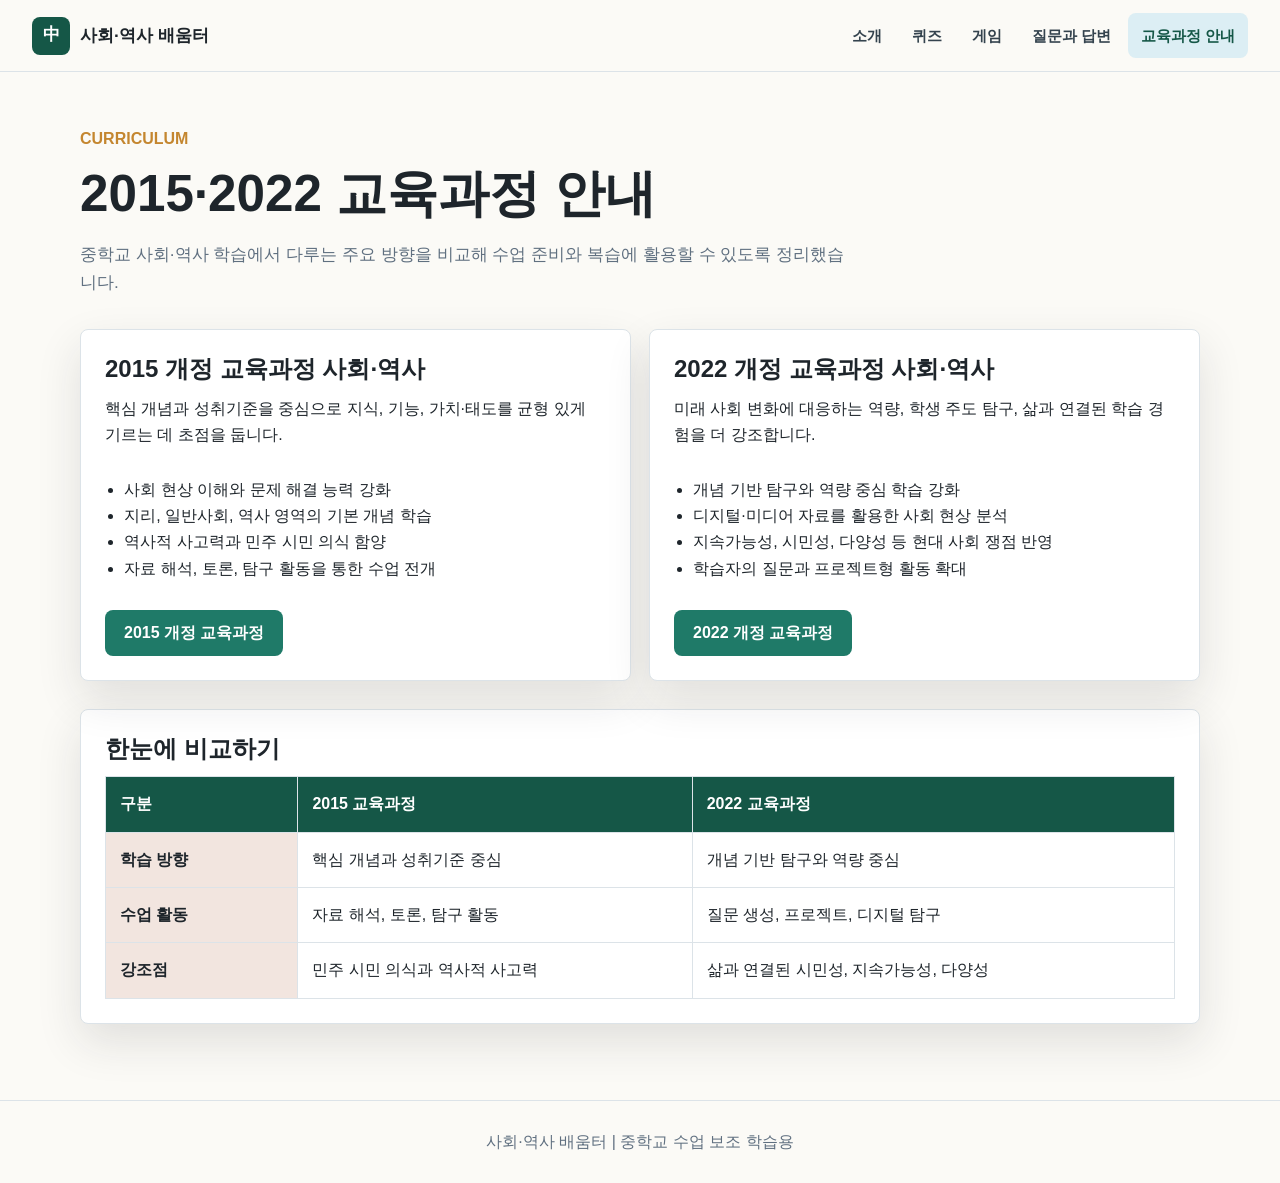
==== commit 149bc43b: "CURRICULUM add" ====
--- a/curriculum.html
+++ b/curriculum.html
@@ -20,14 +20,14 @@
     </nav>
   </header>
 
-  <main class="page">
+  <main class="page" data-curriculum-page>
     <section class="page-heading">
       <p class="eyebrow">Curriculum</p>
       <h1>2015·2022 교육과정 안내</h1>
       <p>중학교 사회·역사 학습에서 다루는 주요 방향을 비교해 수업 준비와 복습에 활용할 수 있도록 정리했습니다.</p>
     </section>
 
-    <section class="section curriculum-grid">
+    <section class="section curriculum-grid" id="curriculum-overview" aria-label="교육과정 선택">
       <article class="curriculum-card">
         <h2>2015 개정 교육과정 사회·역사</h2>
         <p>핵심 개념과 성취기준을 중심으로 지식, 기능, 가치·태도를 균형 있게 기르는 데 초점을 둡니다.</p>
@@ -37,6 +37,9 @@
           <li>역사적 사고력과 민주 시민 의식 함양</li>
           <li>자료 해석, 토론, 탐구 활동을 통한 수업 전개</li>
         </ul>
+        <div class="curriculum-card-actions">
+          <a class="button primary" href="#curriculum-2015" data-curriculum-select="2015" aria-controls="curriculum-detail">2015 개정 교육과정</a>
+        </div>
       </article>
       <article class="curriculum-card">
         <h2>2022 개정 교육과정 사회·역사</h2>
@@ -47,6 +50,9 @@
           <li>지속가능성, 시민성, 다양성 등 현대 사회 쟁점 반영</li>
           <li>학습자의 질문과 프로젝트형 활동 확대</li>
         </ul>
+        <div class="curriculum-card-actions">
+          <a class="button primary" href="#curriculum-2022" data-curriculum-select="2022" aria-controls="curriculum-detail">2022 개정 교육과정</a>
+        </div>
       </article>
     </section>
 
@@ -79,10 +85,362 @@
         </tbody>
       </table>
     </section>
+
+    <section class="section curriculum-detail" id="curriculum-detail" tabindex="-1" aria-live="polite" hidden>
+      <article class="curriculum-detail-article" id="curriculum-2015" data-curriculum-detail="2015" hidden>
+        <div class="curriculum-detail-top">
+          <div>
+            <p class="eyebrow">2015 Curriculum</p>
+            <h2>2015 개정 교육과정 중학교 사회·역사 요약</h2>
+          </div>
+          <a class="button secondary" href="#curriculum-overview" data-curriculum-back>교육과정 안내로 돌아가기</a>
+        </div>
+
+        <section class="curriculum-content-section" aria-labelledby="curriculum-2015-intro">
+          <h3 id="curriculum-2015-intro">교육과정 소개</h3>
+          <p>2015 개정 중학교 사회·역사는 민주 시민의 자질을 기르기 위해 사회현상과 역사적 변화를 체계적으로 이해하도록 구성되어 있습니다. 사회 영역에서는 정치, 법, 경제, 사회·문화, 지리를 통해 현대 사회의 구조와 문제를 탐구하고, 역사 영역에서는 한국사와 세계사의 주요 흐름을 비교하며 과거와 현재의 관계를 파악합니다.</p>
+          <p>사회과는 사회현상 이해와 민주 시민의 자질, 자료 조사·분석, 합리적 의사 결정과 사회 참여를 중학교 학습의 중심에 둡니다.</p>
+        </section>
+
+        <section class="curriculum-content-section" aria-labelledby="curriculum-2015-social">
+          <h3 id="curriculum-2015-social">사회 영역 요약</h3>
+          <p>정치, 법, 경제, 사회·문화, 지리 영역의 기본 개념을 익히고 자료 해석과 탐구 활동을 통해 사회 문제를 이해하도록 구성되어 있습니다.</p>
+          <div class="table-scroll">
+            <table>
+              <caption>2015 개정 중학교 사회 내용 체계</caption>
+              <thead>
+                <tr>
+                  <th scope="col">영역</th>
+                  <th scope="col">중학교 핵심 내용 요소</th>
+                  <th scope="col">학습 요약</th>
+                </tr>
+              </thead>
+              <tbody>
+                <tr>
+                  <th scope="row">정치</th>
+                  <td>정치, 민주주의, 정부 형태, 지방 자치 제도, 정치 과정, 정치 주체, 선거, 시민 참여, 국제 사회, 외교, 국가 간 갈등</td>
+                  <td>민주주의가 헌법과 정치 제도를 통해 실현되며 시민 참여가 정치 과정의 핵심임을 이해합니다. 지방 자치와 선거, 국제 사회의 협력과 갈등을 함께 파악합니다.</td>
+                </tr>
+                <tr>
+                  <th scope="row">법</th>
+                  <td>인권, 헌법, 기본권, 국가기관의 구성과 조직, 법의 역할, 법의 구분, 재판</td>
+                  <td>헌법과 법이 기본권 보장, 국가기관 운영, 사회 질서 유지와 정의 실현에 어떤 역할을 하는지 이해합니다.</td>
+                </tr>
+                <tr>
+                  <th scope="row">경제</th>
+                  <td>희소성, 경제 체제, 기업의 역할, 자산 관리, 신용 관리, 시장, 수요·공급, 시장 가격, 국내 총생산, 물가 상승, 실업, 국제 거래, 환율</td>
+                  <td>희소성에 따른 선택, 시장 가격의 결정, 국민 경제와 세계 경제의 기본 원리를 학습합니다. 합리적 소비와 금융 생활의 기초도 다룹니다.</td>
+                </tr>
+                <tr>
+                  <th scope="row">사회·문화</th>
+                  <td>사회화, 사회적 지위와 역할, 역할 갈등, 사회집단, 문화, 문화 이해 태도, 대중매체, 대중문화, 사회 불평등, 사회문제, 사회 변동, 한국 사회의 변동</td>
+                  <td>개인과 사회의 관계, 문화 다양성, 대중문화, 사회 불평등과 사회문제, 현대 사회 변화의 특징을 이해합니다.</td>
+                </tr>
+                <tr>
+                  <th scope="row">지리 인식·장소·지역</th>
+                  <td>위치와 인간 생활, 지도 읽기, 지리 정보, 지리 정보 기술, 세계화와 지역화, 지역 간 상호작용</td>
+                  <td>위치와 영역, 장소감, 지역성, 공간 자료 활용을 통해 세계와 우리나라의 지역을 이해합니다.</td>
+                </tr>
+                <tr>
+                  <th scope="row">자연환경과 인간 생활</th>
+                  <td>기후 지역, 열대 우림·온대 기후 지역, 산지·해안 지형, 자연재해와 인간 생활, 기후 환경 극복</td>
+                  <td>기후와 지형이 인간 생활에 미치는 영향을 파악하고 자연재해와 환경 적응 방식을 이해합니다.</td>
+                </tr>
+                <tr>
+                  <th scope="row">인문환경과 인간 생활</th>
+                  <td>인구 분포·이동·문제, 도시 특성·도시화·도시 구조, 농업·공업·서비스업 입지, 자원의 편재성, 문화권, 문화 공존과 갈등</td>
+                  <td>인구, 도시, 산업, 자원, 문화의 공간적 차이를 비교하고 지역 변화와 문제를 탐구합니다.</td>
+                </tr>
+                <tr>
+                  <th scope="row">지속가능한 세계</th>
+                  <td>지역 불균형, 지구환경문제, 지역 환경문제, 환경 의식, 지속가능한 발전, 개발과 보존의 조화, 인류 공존을 위한 노력</td>
+                  <td>지역 간 불균등과 환경 문제를 이해하고 지속가능한 발전과 공존을 위한 해결 방안을 탐구합니다.</td>
+                </tr>
+              </tbody>
+            </table>
+          </div>
+        </section>
+
+        <section class="curriculum-content-section" aria-labelledby="curriculum-2015-history">
+          <h3 id="curriculum-2015-history">역사 영역 요약</h3>
+          <p>세계사의 큰 흐름과 한국사의 주요 변화를 함께 살피며, 시대별 변화가 현재 사회와 어떻게 이어지는지 이해하도록 구성되어 있습니다.</p>
+          <div class="table-scroll">
+            <table>
+              <caption>2015 개정 중학교 역사 내용 체계</caption>
+              <thead>
+                <tr>
+                  <th scope="col">영역/대주제</th>
+                  <th scope="col">중학교 핵심 내용</th>
+                  <th scope="col">학습 요약</th>
+                </tr>
+              </thead>
+              <tbody>
+                <tr>
+                  <th scope="row">문명의 발생과 고대 세계의 형성</th>
+                  <td>역사의 의미와 역사 학습의 목적, 세계의 선사 문화, 고대 문명, 고대 제국의 특성</td>
+                  <td>인류의 출현에서 고대 문명과 제국 형성까지의 흐름을 이해합니다.</td>
+                </tr>
+                <tr>
+                  <th scope="row">세계 종교의 확산과 지역 문화의 형성</th>
+                  <td>불교·힌두교 문화, 동아시아 문화, 이슬람 문화, 크리스트교 문화</td>
+                  <td>세계 종교가 지역 문화 형성과 교류에 미친 영향을 파악합니다.</td>
+                </tr>
+                <tr>
+                  <th scope="row">지역 세계의 교류와 변화</th>
+                  <td>몽골 제국과 문화 교류, 동아시아 질서 변화, 서아시아·북아프리카 질서 변화, 신항로 개척</td>
+                  <td>지역 세계가 교류·전쟁·무역을 통해 변화한 과정을 이해합니다.</td>
+                </tr>
+                <tr>
+                  <th scope="row">제국주의 침략과 국민 국가 건설 운동</th>
+                  <td>국민 국가 체제, 산업화와 제국주의, 서아시아·인도·동아시아의 국민 국가 건설 운동</td>
+                  <td>산업화와 제국주의의 확산, 각 지역의 저항과 개혁을 파악합니다.</td>
+                </tr>
+                <tr>
+                  <th scope="row">세계 대전과 사회 변동</th>
+                  <td>두 차례 세계 대전, 국제 질서 변화, 민주주의 확산, 인권 회복과 평화 확산</td>
+                  <td>세계 대전이 정치·사회·국제 질서에 가져온 변화를 이해합니다.</td>
+                </tr>
+                <tr>
+                  <th scope="row">현대 세계의 전개와 과제</th>
+                  <td>냉전과 탈냉전, 제3세계, 세계화, 경제 통합, 탈권위주의 운동, 대중문화, 현대 세계 문제</td>
+                  <td>현대 세계의 변화와 오늘날의 과제를 역사적으로 바라봅니다.</td>
+                </tr>
+                <tr>
+                  <th scope="row">선사 문화와 고대 국가의 형성</th>
+                  <td>선사 문화, 고조선, 여러 나라의 성장, 삼국의 성립과 발전, 삼국의 문화와 대외 교류</td>
+                  <td>한국 고대 국가의 형성과 발전, 대외 교류를 이해합니다.</td>
+                </tr>
+                <tr>
+                  <th scope="row">남북국 시대의 전개</th>
+                  <td>신라의 삼국 통일, 통일신라의 발전, 발해의 건국과 발전, 남북국의 문화</td>
+                  <td>통일신라와 발해를 남북국의 관점에서 비교합니다.</td>
+                </tr>
+                <tr>
+                  <th scope="row">고려의 성립과 변천</th>
+                  <td>고려의 건국, 통치 체제, 대외 관계, 몽골 간섭, 개혁, 고려 문화</td>
+                  <td>고려 사회의 정치 변화와 문화적 특징을 파악합니다.</td>
+                </tr>
+                <tr>
+                  <th scope="row">조선의 성립과 발전</th>
+                  <td>조선의 건국, 유교 정치, 통치 체제, 사림, 문화 발달, 왜란과 호란</td>
+                  <td>조선 전기의 국가 운영과 전쟁 이후 변화를 이해합니다.</td>
+                </tr>
+                <tr>
+                  <th scope="row">조선 사회의 변동</th>
+                  <td>조선 후기 정치 변동, 사회·경제 변화, 농민 봉기, 실학과 예술, 생활 문화 변화</td>
+                  <td>조선 후기 변화가 근대 사회로 이어지는 배경을 파악합니다.</td>
+                </tr>
+                <tr>
+                  <th scope="row">근·현대 사회의 전개</th>
+                  <td>개항, 근대 개혁, 일제 침략과 독립운동, 대한민국 정부 수립, 6·25 전쟁, 산업화와 민주화, 평화 통일</td>
+                  <td>근현대사의 주요 흐름을 현재 한국 사회와 연결해 이해합니다.</td>
+                </tr>
+              </tbody>
+            </table>
+          </div>
+        </section>
+
+        <section class="curriculum-content-section" aria-labelledby="curriculum-2015-points">
+          <h3 id="curriculum-2015-points">학습 포인트</h3>
+          <ul class="check-list">
+            <li>핵심 개념과 성취기준을 기준으로 단원별 주요 용어를 먼저 정리합니다.</li>
+            <li>지도, 통계, 사료 등 자료를 읽고 근거를 들어 설명하는 연습이 중요합니다.</li>
+            <li>정치·법·경제·사회문화·지리·역사의 개념을 실제 사회 문제와 연결해 봅니다.</li>
+            <li>한국사와 세계사의 흐름을 비교하며 시대 변화의 원인과 결과를 파악합니다.</li>
+          </ul>
+        </section>
+
+        <section class="curriculum-content-section" aria-labelledby="curriculum-2015-feature">
+          <h3 id="curriculum-2015-feature">2015 개정의 특징</h3>
+          <p class="curriculum-feature-note">2015 개정 교육과정은 핵심 개념과 성취기준을 중심으로 사회현상 이해, 역사적 사고력, 민주 시민 의식, 자료 해석 활동을 균형 있게 다루는 흐름이 강합니다.</p>
+          <p class="source-note">출처: 교육부 고시 제2018-162호 [별책 7] 사회과 교육과정(교육부 고시 제2015-74호의 일부개정), 공통 교육과정 사회·역사 부분 요약.</p>
+        </section>
+      </article>
+
+      <article class="curriculum-detail-article" id="curriculum-2022" data-curriculum-detail="2022" hidden>
+        <div class="curriculum-detail-top">
+          <div>
+            <p class="eyebrow">2022 Curriculum</p>
+            <h2>2022 개정 교육과정 중학교 사회·역사 요약</h2>
+          </div>
+          <a class="button secondary" href="#curriculum-overview" data-curriculum-back>교육과정 안내로 돌아가기</a>
+        </div>
+
+        <section class="curriculum-content-section" aria-labelledby="curriculum-2022-intro">
+          <h3 id="curriculum-2022-intro">교육과정 소개</h3>
+          <p>2022 개정 중학교 사회·역사는 지식 암기보다 탐구와 실천을 강조합니다. 사회 영역에서는 지리, 정치, 법, 경제, 사회·문화, 역사 관련 내용을 통해 현재 사회의 문제를 분석하고 시민으로 참여하는 능력을 기르며, 역사 영역에서는 한국사와 세계사를 통합적으로 살피고 역사 자료를 바탕으로 현재의 문제를 성찰합니다.</p>
+          <p>사회과는 핵심 아이디어와 지식·이해, 과정·기능, 가치·태도를 중심으로 민주시민, 생태전환, 지속가능한 삶을 강조합니다.</p>
+        </section>
+
+        <section class="curriculum-content-section" aria-labelledby="curriculum-2022-social">
+          <h3 id="curriculum-2022-social">사회 영역 요약</h3>
+          <p>지역과 생활, 사회 제도, 경제생활, 문화와 사회 변동을 현재의 문제 해결과 연결하고, 학생의 질문과 탐구 활동을 통해 학습하도록 구성되어 있습니다.</p>
+          <div class="table-scroll">
+            <table>
+              <caption>2022 개정 중학교 사회 내용 체계</caption>
+              <thead>
+                <tr>
+                  <th scope="col">영역</th>
+                  <th scope="col">중학교 핵심 내용 요소</th>
+                  <th scope="col">학습 요약</th>
+                </tr>
+              </thead>
+              <tbody>
+                <tr>
+                  <th scope="row">지리 인식</th>
+                  <td>우리나라 행정구역과 주요 도시, 세계 속 우리나라의 위치와 영역, 세계 각 지역의 국가와 주요 도시, 장소감과 장소성, 지역 간 연계와 상호작용, 지역의 문제와 발전 전망, 지리 정보와 지리적 시각화</td>
+                  <td>지도와 지리정보기술을 활용하여 위치, 장소, 지역을 파악하고 지역 문제를 분석합니다.</td>
+                </tr>
+                <tr>
+                  <th scope="row">자연환경과 인간생활</th>
+                  <td>우리나라의 계절별·지역별 기후 특성과 변화, 세계 각 지역의 기후 특성, 주요 지형의 위치와 특성, 자연재해, 기후변화 대응 노력</td>
+                  <td>기후·지형·자연재해가 인간 생활에 미치는 영향을 이해하고 기후변화 대응과 환경 보호 실천을 다룹니다.</td>
+                </tr>
+                <tr>
+                  <th scope="row">인문환경과 인간생활</th>
+                  <td>지역별 인구 특징, 종교·문화경관과 생활양식, 문화 다양성과 문화 혼종성, 다양한 유형의 도시와 공간 구조, 산업 변화와 당면 과제, 자원 안보, 초국적 기업, 교통 발달과 지역 변화</td>
+                  <td>인구, 문화, 도시, 산업, 자원, 교통의 변화가 지역과 생활에 미치는 영향을 탐구합니다.</td>
+                </tr>
+                <tr>
+                  <th scope="row">지속가능한 세계</th>
+                  <td>지역 간 불균등, 갈등과 분쟁, 지구환경 문제, 지속가능한 발전, 국제 협력과 연대, 평화와 공존</td>
+                  <td>공간적 불균등과 환경 문제를 이해하고 지속가능한 미래를 위한 협력과 실천 방안을 모색합니다.</td>
+                </tr>
+                <tr>
+                  <th scope="row">정치</th>
+                  <td>민주주의, 정치 과정, 정치 주체, 선거, 시민 참여, 지방 자치, 국제 사회와 외교</td>
+                  <td>민주주의의 원리와 정치 참여의 의미를 이해하고, 지역·국가·세계 수준의 정치 문제를 분석합니다.</td>
+                </tr>
+                <tr>
+                  <th scope="row">법</th>
+                  <td>인권, 헌법, 기본권, 국가기관, 법의 역할, 재판, 사회 질서와 정의</td>
+                  <td>헌법과 법이 시민의 권리 보장과 공동체 질서 유지에 어떤 역할을 하는지 학습합니다.</td>
+                </tr>
+                <tr>
+                  <th scope="row">경제</th>
+                  <td>희소성, 합리적 선택, 시장과 가격, 경제 주체, 국민 경제, 물가·실업, 국제 거래, 금융 생활</td>
+                  <td>경제생활의 기본 원리를 이해하고 시장과 국가 경제, 세계 경제 및 금융 생활을 생활 문제와 연결합니다.</td>
+                </tr>
+                <tr>
+                  <th scope="row">사회·문화</th>
+                  <td>사회화, 지위와 역할, 사회집단, 문화 이해, 대중문화, 문화 다양성, 사회 불평등, 사회문제, 사회 변동</td>
+                  <td>개인과 사회의 관계, 문화 다양성, 불평등과 사회 변동을 탐구하고 민주적 해결 태도를 기릅니다.</td>
+                </tr>
+                <tr>
+                  <th scope="row">역사 일반·지역사·한국사</th>
+                  <td>역사의 의미, 지역의 역사, 시대별 생활 모습, 한국사의 주요 흐름</td>
+                  <td>역사 자료를 통해 지역과 시대에 따라 달라진 사람들의 생활 모습을 이해하고 현재의 삶을 성찰합니다.</td>
+                </tr>
+              </tbody>
+            </table>
+          </div>
+        </section>
+
+        <section class="curriculum-content-section" aria-labelledby="curriculum-2022-history">
+          <h3 id="curriculum-2022-history">역사 영역 요약</h3>
+          <p>역사를 자료에 근거해 해석하고 설명하는 탐구 과정으로 다루며, 세계사와 한국사의 흐름을 현재의 과제와 연결해 성찰하도록 구성되어 있습니다.</p>
+          <div class="table-scroll">
+            <table>
+              <caption>2022 개정 중학교 역사 내용 체계</caption>
+              <thead>
+                <tr>
+                  <th scope="col">영역/대주제</th>
+                  <th scope="col">중학교 핵심 내용</th>
+                  <th scope="col">학습 요약</th>
+                </tr>
+              </thead>
+              <tbody>
+                <tr>
+                  <th scope="row">역사 학습의 기초</th>
+                  <td>역사 학습의 의미, 역사 자료의 성격, 역사 탐구 방법, 역사적 관점과 해석</td>
+                  <td>역사가 과거 사실의 암기가 아니라 자료를 근거로 해석하고 설명하는 탐구 과정임을 이해합니다.</td>
+                </tr>
+                <tr>
+                  <th scope="row">문명의 발생과 고대 세계의 형성</th>
+                  <td>선사 문화, 문명의 발생, 고대 세계의 형성, 고대 사회의 특징</td>
+                  <td>인류의 출현과 문명 발생, 고대 사회의 형성 과정을 세계사와 한국사의 기초로 파악합니다.</td>
+                </tr>
+                <tr>
+                  <th scope="row">세계 종교의 확산과 지역 문화의 발전</th>
+                  <td>불교, 힌두교, 이슬람교, 크리스트교 등 세계 종교의 확산과 지역 문화 형성</td>
+                  <td>종교와 사상이 지역 문화의 형성과 교류에 미친 영향을 이해합니다.</td>
+                </tr>
+                <tr>
+                  <th scope="row">지역 세계의 교류와 변화</th>
+                  <td>지역 세계 간 교류, 몽골 제국, 동서 교류, 지역 질서 변화</td>
+                  <td>교류와 갈등을 통해 각 지역 세계가 변화한 과정을 파악합니다.</td>
+                </tr>
+                <tr>
+                  <th scope="row">제국주의와 국민 국가 건설 운동</th>
+                  <td>산업화, 제국주의, 국민 국가 형성, 각 지역의 저항과 개혁 운동</td>
+                  <td>제국주의의 확산과 그에 대응한 국민 국가 건설 운동을 이해합니다.</td>
+                </tr>
+                <tr>
+                  <th scope="row">세계 대전과 사회 변동</th>
+                  <td>제1·2차 세계 대전, 국제 질서 변화, 민주주의와 인권, 사회 변화</td>
+                  <td>세계 대전이 정치, 사회, 인권, 평화의 문제를 어떻게 바꾸었는지 학습합니다.</td>
+                </tr>
+                <tr>
+                  <th scope="row">현대 세계의 전개와 과제</th>
+                  <td>냉전과 탈냉전, 세계화, 대중문화, 현대 세계의 문제, 지속가능한 사회의 과제</td>
+                  <td>현대 세계의 과제를 역사적 관점에서 파악하고 지속가능한 사회를 생각합니다.</td>
+                </tr>
+                <tr>
+                  <th scope="row">국가의 형성과 발전</th>
+                  <td>고조선, 여러 나라의 성장, 삼국의 성립과 발전</td>
+                  <td>한국 고대 국가의 성립과 발전을 동아시아의 흐름 속에서 이해합니다.</td>
+                </tr>
+                <tr>
+                  <th scope="row">통일신라와 발해</th>
+                  <td>남북국의 성립, 통일신라와 발해의 정치·사회·문화</td>
+                  <td>통일신라와 발해의 발전을 비교하고 남북국 시대의 의미를 파악합니다.</td>
+                </tr>
+                <tr>
+                  <th scope="row">고려의 성립과 변천</th>
+                  <td>고려의 건국, 정치 변화, 대외 관계, 사회와 문화</td>
+                  <td>고려 사회의 변천과 대외 관계, 문화적 특징을 이해합니다.</td>
+                </tr>
+                <tr>
+                  <th scope="row">조선의 성립과 발전</th>
+                  <td>조선의 건국, 통치 체제, 유교 정치, 사회와 문화의 발전</td>
+                  <td>조선의 국가 운영 방식과 유교 문화의 특징을 파악합니다.</td>
+                </tr>
+                <tr>
+                  <th scope="row">조선 사회의 변동</th>
+                  <td>조선 후기 정치·사회·경제·문화 변화, 새로운 사상과 사회 움직임</td>
+                  <td>조선 후기 변화가 근대 사회로 이어지는 배경을 이해합니다.</td>
+                </tr>
+                <tr>
+                  <th scope="row">근·현대 사회로의 전환</th>
+                  <td>개항, 근대 개혁, 일제 침략과 독립운동, 대한민국의 발전, 평화와 통일, 진로연계 학습</td>
+                  <td>근현대사의 주요 변화를 현재 한국 사회와 자신의 삶, 진로와 연결하여 탐구합니다.</td>
+                </tr>
+              </tbody>
+            </table>
+          </div>
+        </section>
+
+        <section class="curriculum-content-section" aria-labelledby="curriculum-2022-points">
+          <h3 id="curriculum-2022-points">학습 포인트</h3>
+          <ul class="check-list">
+            <li>핵심 아이디어를 먼저 잡고 지식·이해, 과정·기능, 가치·태도를 함께 정리합니다.</li>
+            <li>사회 문제를 스스로 질문하고 자료를 찾아 분석하는 탐구 과정을 연습합니다.</li>
+            <li>기후변화, 지속가능성, 문화 다양성, 시민 참여 같은 현대 사회 쟁점을 생활과 연결합니다.</li>
+            <li>역사 자료를 근거로 해석하고 현재의 문제를 역사적 관점에서 바라봅니다.</li>
+          </ul>
+        </section>
+
+        <section class="curriculum-content-section" aria-labelledby="curriculum-2022-feature">
+          <h3 id="curriculum-2022-feature">2022 개정의 특징</h3>
+          <p class="curriculum-feature-note">2022 개정 교육과정은 2015 개정의 핵심 개념 학습을 바탕으로 학생 주도 탐구, 디지털·미디어 자료 활용, 생태전환과 지속가능한 삶, 삶과 진로에 연결되는 학습 경험을 더 강조합니다.</p>
+          <p class="source-note">출처: 교육부 고시 제2022-33호 [별책 7] 사회과 교육과정, 공통 교육과정 사회·역사 부분 요약.</p>
+        </section>
+      </article>
+    </section>
   </main>
 
   <footer class="site-footer">
     <p>사회·역사 배움터 | 중학교 수업 보조 학습용</p>
   </footer>
 </body>
-</html>+</html>
--- a/style.css
+++ b/style.css
@@ -353,6 +353,7 @@
 
 .feature-card,
 .curriculum-card,
+.curriculum-detail-article,
 .notice-panel,
 .quiz-shell,
 .game-shell,
@@ -375,6 +376,107 @@
 .qna-form,
 .comparison-table {
   padding: 24px;
+}
+
+.curriculum-card {
+  display: flex;
+  flex-direction: column;
+}
+
+.curriculum-card-actions {
+  display: flex;
+  flex-wrap: wrap;
+  gap: 10px;
+  margin-top: auto;
+  padding-top: 12px;
+}
+
+.curriculum-card-actions .button[aria-current="page"] {
+  box-shadow: 0 0 0 3px rgba(31, 122, 104, 0.16);
+}
+
+.curriculum-detail {
+  scroll-margin-top: 96px;
+  outline: none;
+}
+
+.curriculum-detail-article {
+  padding: 28px;
+}
+
+.curriculum-detail-top {
+  display: flex;
+  align-items: flex-start;
+  justify-content: space-between;
+  gap: 18px;
+  margin-bottom: 24px;
+}
+
+.curriculum-detail-top h2 {
+  margin: 0;
+  font-size: clamp(1.75rem, 3vw, 2.45rem);
+  line-height: 1.22;
+}
+
+.curriculum-content-section {
+  margin-top: 28px;
+}
+
+.curriculum-content-section:first-of-type {
+  margin-top: 0;
+}
+
+.curriculum-content-section h3 {
+  margin: 0 0 10px;
+  color: var(--accent-dark);
+  font-size: 1.22rem;
+  line-height: 1.3;
+}
+
+.table-scroll {
+  width: 100%;
+  margin: 14px 0 0;
+  overflow-x: auto;
+  border: 1px solid var(--line);
+  border-radius: 8px;
+  background: #fff;
+}
+
+.table-scroll table {
+  display: table;
+  min-width: 760px;
+  border: 0;
+  white-space: normal;
+}
+
+.table-scroll caption {
+  caption-side: top;
+  padding: 12px 14px;
+  color: var(--accent-dark);
+  background: #f7fbfb;
+  border-bottom: 1px solid var(--line);
+  font-weight: 900;
+  text-align: left;
+}
+
+.table-scroll th:first-child {
+  width: 22%;
+}
+
+.curriculum-feature-note {
+  margin: 0;
+  padding: 14px;
+  color: #16343a;
+  background: var(--sky);
+  border-left: 4px solid var(--accent);
+  border-radius: 8px;
+  font-weight: 800;
+}
+
+.source-note {
+  margin-top: 14px;
+  color: var(--muted);
+  font-size: 0.92rem;
 }
 
 .game-picker {
@@ -1777,6 +1879,27 @@
     padding-top: 34px;
   }
 
+  .curriculum-card-actions .button {
+    width: 100%;
+  }
+
+  .curriculum-detail-article {
+    padding: 20px;
+  }
+
+  .curriculum-detail-top {
+    display: grid;
+    gap: 14px;
+  }
+
+  .curriculum-detail-top .button {
+    width: 100%;
+  }
+
+  .table-scroll table {
+    min-width: 720px;
+  }
+
   .timeline-card {
     grid-template-columns: 1fr;
   }
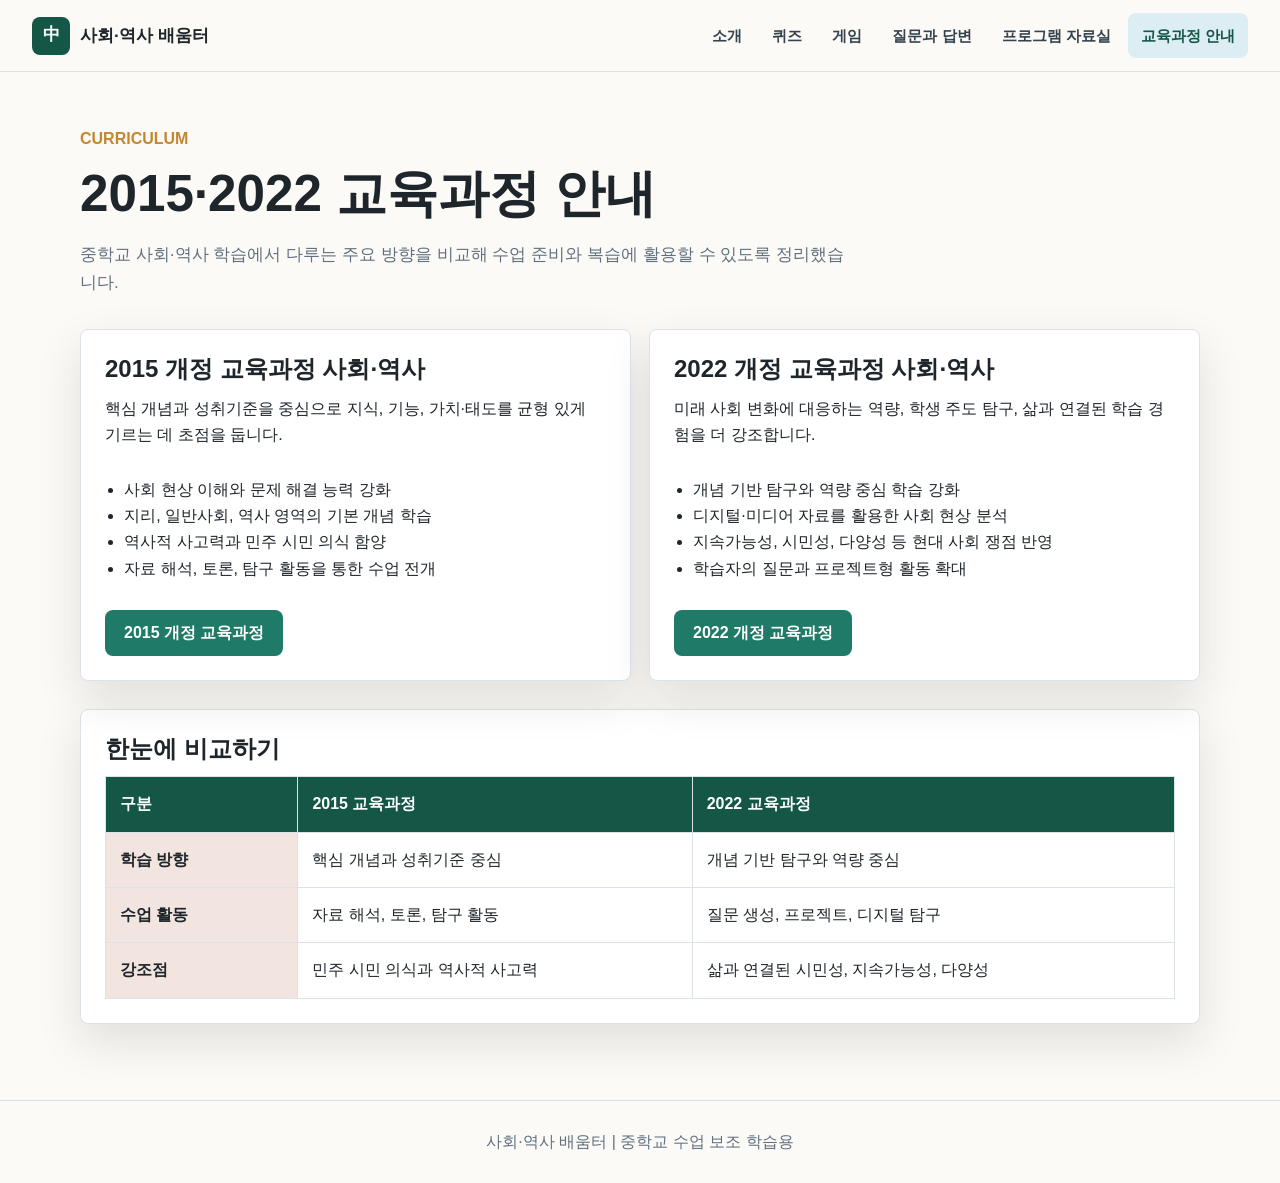
==== commit a75b7473: "메뉴추가" ====
--- a/curriculum.html
+++ b/curriculum.html
@@ -4,8 +4,15 @@
   <meta charset="utf-8">
   <meta name="viewport" content="width=device-width, initial-scale=1">
   <title>교육과정 안내 | 사회·역사 배움터</title>
-  <link rel="stylesheet" href="style.css">
-  <script defer src="script.js"></script>
+  <link rel="icon" href="/favicon.ico">
+  <link rel="icon" type="image/svg+xml" href="/favicon.svg">
+  <link rel="icon" type="image/png" sizes="32x32" href="/icons/favicon-32.png">
+  <link rel="icon" type="image/png" sizes="16x16" href="/icons/favicon-16.png">
+  <link rel="apple-touch-icon" sizes="180x180" href="/icons/apple-touch-icon.png">
+  <link rel="manifest" href="/site.webmanifest">
+  <meta name="theme-color" content="#0f2f4a">
+  <link rel="stylesheet" href="style.css?v=internal-fix-2026-07-10-02">
+  <script defer src="script.js?v=internal-fix-2026-07-10-02"></script>
 </head>
 <body>
   <header class="site-header">
@@ -16,6 +23,7 @@
       <a href="quiz.html">퀴즈</a>
       <a href="game.html">게임</a>
       <a href="qna.html">질문과 답변</a>
+      <a href="programs.html">프로그램 자료실</a>
       <a href="curriculum.html">교육과정 안내</a>
     </nav>
   </header>
@@ -86,8 +94,8 @@
       </table>
     </section>
 
-    <section class="section curriculum-detail" id="curriculum-detail" tabindex="-1" aria-live="polite" hidden>
-      <article class="curriculum-detail-article" id="curriculum-2015" data-curriculum-detail="2015" hidden>
+    <section class="section curriculum-detail" id="curriculum-detail" tabindex="-1" aria-live="polite">
+      <article class="curriculum-detail-article" id="curriculum-2015" data-curriculum-detail="2015">
         <div class="curriculum-detail-top">
           <div>
             <p class="eyebrow">2015 Curriculum</p>
@@ -257,7 +265,7 @@
         </section>
       </article>
 
-      <article class="curriculum-detail-article" id="curriculum-2022" data-curriculum-detail="2022" hidden>
+      <article class="curriculum-detail-article" id="curriculum-2022" data-curriculum-detail="2022">
         <div class="curriculum-detail-top">
           <div>
             <p class="eyebrow">2022 Curriculum</p>
--- a/style.css
+++ b/style.css
@@ -215,12 +215,44 @@
   white-space: nowrap;
 }
 
-.visitor-count-list dd span {
+.visitor-count-list dd .visitor-count-value {
   display: inline-block;
   min-width: 0;
   font-size: 1.16rem;
   font-variant-numeric: tabular-nums;
   line-height: 1;
+}
+
+.visitor-count-list dd[aria-busy="true"] {
+  min-height: 1.16rem;
+  align-items: center;
+}
+
+.visitor-count-value.is-loading {
+  width: 1rem;
+  height: 1rem;
+  flex: 0 0 1rem;
+  border: 2px solid rgba(21, 87, 71, 0.22);
+  border-top-color: var(--accent-dark);
+  border-radius: 50%;
+  animation: visitor-count-spin 0.72s linear infinite;
+}
+
+.visitor-count-list dd[aria-busy="true"] .visitor-count-unit,
+.visitor-count-value.is-unavailable + .visitor-count-unit {
+  display: none;
+}
+
+@keyframes visitor-count-spin {
+  to {
+    transform: rotate(360deg);
+  }
+}
+
+@media (prefers-reduced-motion: reduce) {
+  .visitor-count-value.is-loading {
+    animation-duration: 1.5s;
+  }
 }
 
 .hero-actions,
@@ -360,8 +392,7 @@
 .game-choice,
 .qna-form,
 .comparison-table,
-details,
-.question-item {
+details {
   background: var(--panel);
   border: 1px solid var(--line);
   border-radius: 8px;
@@ -396,12 +427,24 @@
 }
 
 .curriculum-detail {
+  margin-top: 0;
   scroll-margin-top: 96px;
   outline: none;
 }
 
+.curriculum-detail.is-active,
+.curriculum-detail:has(.curriculum-detail-article:target) {
+  margin-top: 28px;
+}
+
 .curriculum-detail-article {
+  display: none;
   padding: 28px;
+}
+
+.curriculum-detail-article.is-active,
+.curriculum-detail-article:target {
+  display: block;
 }
 
 .curriculum-detail-top {
@@ -481,7 +524,7 @@
 
 .game-picker {
   display: grid;
-  grid-template-columns: repeat(2, 1fr);
+  grid-template-columns: repeat(3, 1fr);
   gap: 14px;
 }
 
@@ -494,6 +537,7 @@
   text-align: left;
   cursor: pointer;
   font: inherit;
+  align-content: start;
 }
 
 .game-choice strong {
@@ -502,6 +546,22 @@
 
 .game-choice span {
   color: var(--muted);
+}
+
+.game-picker-note {
+  grid-column: 2 / 3;
+  justify-self: center;
+  width: 100%;
+  margin: 62px 0 0;
+  color: var(--muted);
+  font-size: 1.08rem;
+  font-weight: 400;
+  line-height: 1.65;
+  text-align: center;
+}
+
+.game-picker.has-active-game .game-picker-note {
+  display: none;
 }
 
 .game-choice.active {
@@ -515,6 +575,22 @@
 
 .game-panel.active {
   display: block;
+}
+
+.history-game-panel {
+  padding: 0;
+  background: transparent;
+  border: 0;
+  box-shadow: none;
+}
+
+.history-game-frame {
+  display: block;
+  width: 100%;
+  min-height: 820px;
+  border: 0;
+  border-radius: 8px;
+  background: transparent;
 }
 
 .game-heading-row {
@@ -605,12 +681,6 @@
   gap: 14px;
 }
 
-.home-shortcuts {
-  width: min(1120px, calc(100% - 40px));
-  margin: 0 auto;
-  padding: 0 0 72px;
-}
-
 .shortcut-card {
   display: grid;
   gap: 8px;
@@ -951,6 +1021,12 @@
   font-weight: 800;
 }
 
+.acid-status [data-acid-time] {
+  display: inline-block;
+  min-width: 7ch;
+  font-variant-numeric: tabular-nums;
+}
+
 .acid-arena {
   position: relative;
   height: 380px;
@@ -1092,6 +1168,7 @@
 }
 
 .acid-ranking-board table {
+  table-layout: fixed;
   background: #fff;
   font-size: 0.92rem;
 }
@@ -1099,6 +1176,42 @@
 .acid-ranking-board th,
 .acid-ranking-board td {
   padding: 10px;
+}
+
+.acid-ranking-board th:nth-child(2),
+.acid-ranking-board td:nth-child(2),
+.acid-ranking-board th:last-child,
+.acid-ranking-board td:last-child {
+  white-space: nowrap;
+}
+
+.acid-ranking-board th:nth-child(1),
+.acid-ranking-board td:nth-child(1) {
+  width: 10%;
+}
+
+.acid-ranking-board th:nth-child(2),
+.acid-ranking-board td:nth-child(2) {
+  width: 19%;
+  padding-right: 5px;
+  padding-left: 5px;
+  font-size: 0.8rem;
+  font-variant-numeric: tabular-nums;
+}
+
+.acid-ranking-board th:nth-child(3),
+.acid-ranking-board td:nth-child(3) {
+  width: 30%;
+}
+
+.acid-ranking-board th:nth-child(4),
+.acid-ranking-board td:nth-child(4) {
+  width: 14%;
+}
+
+.acid-ranking-board th:nth-child(5),
+.acid-ranking-board td:nth-child(5) {
+  width: 27%;
 }
 
 .acid-ranking-status {
@@ -1173,10 +1286,6 @@
 summary {
   cursor: pointer;
   font-weight: 900;
-}
-
-.posted-title {
-  margin-top: 24px;
 }
 
 .qna-board-section {
@@ -1381,10 +1490,6 @@
   color: #fff;
   background: var(--accent);
   border-color: var(--accent);
-}
-
-.question-item {
-  padding: 15px;
 }
 
 .question-author {
@@ -1763,6 +1868,10 @@
     grid-template-columns: 1fr;
   }
 
+  .game-picker-note {
+    grid-column: 1;
+  }
+
   .game-heading-row,
   .acid-input-row,
   .acid-result-form {
@@ -1773,108 +1882,6 @@
     display: grid;
   }
 
-  #acidRainGame.active {
-    padding-bottom: 112px;
-    scroll-margin-top: 78px;
-  }
-
-  #acidRainGame .game-heading-row {
-    gap: 10px;
-    margin-bottom: 10px;
-  }
-
-  #acidRainGame .game-heading-row p {
-    margin: 8px 0 0;
-    font-size: 0.92rem;
-    line-height: 1.45;
-  }
-
-  #acidRainGame .timeline-title-row {
-    align-items: flex-start;
-    gap: 10px;
-  }
-
-  #acidRainGame .game-actions {
-    gap: 8px;
-  }
-
-  #acidRainGame .game-actions .button {
-    flex: 1 1 0;
-  }
-
-  .acid-status {
-    flex-wrap: nowrap;
-    gap: 6px;
-    margin-bottom: 8px;
-    overflow-x: auto;
-    padding-bottom: 2px;
-  }
-
-  .acid-status span {
-    min-height: 30px;
-    flex: 0 0 auto;
-    padding: 0 9px;
-    font-size: 0.82rem;
-    white-space: nowrap;
-  }
-
-  .acid-arena {
-    height: 50vh;
-    height: 50svh;
-    min-height: 220px;
-    max-height: none;
-    border-radius: 0;
-    margin-inline: -24px;
-    border-inline: 0;
-  }
-
-  .acid-ready {
-    padding: 18px;
-    font-size: 0.98rem;
-  }
-
-  .acid-drop {
-    max-width: min(48vw, 150px);
-    min-height: 32px;
-    padding: 5px 9px;
-    font-size: 0.88rem;
-  }
-
-  .acid-input-row {
-    position: fixed;
-    left: 0;
-    right: 0;
-    bottom: var(--acid-keyboard-inset, 0px);
-    bottom: calc(var(--acid-keyboard-inset, 0px) + env(safe-area-inset-bottom));
-    z-index: 30;
-    grid-template-columns: minmax(0, 1fr) auto;
-    gap: 8px;
-    margin: 0;
-    padding: 10px 12px;
-    background: rgba(251, 250, 246, 0.98);
-    border-top: 1px solid var(--line);
-    box-shadow: 0 -12px 28px rgba(30, 37, 43, 0.14);
-  }
-
-  .acid-input-row label {
-    position: absolute;
-    width: 1px;
-    height: 1px;
-    overflow: hidden;
-    clip: rect(0 0 0 0);
-    white-space: nowrap;
-  }
-
-  .acid-input-row input {
-    min-height: 46px;
-  }
-
-  .acid-input-row .button {
-    min-width: 72px;
-    min-height: 46px;
-    padding: 0 14px;
-  }
-
   .preview-grid {
     padding-top: 34px;
   }
